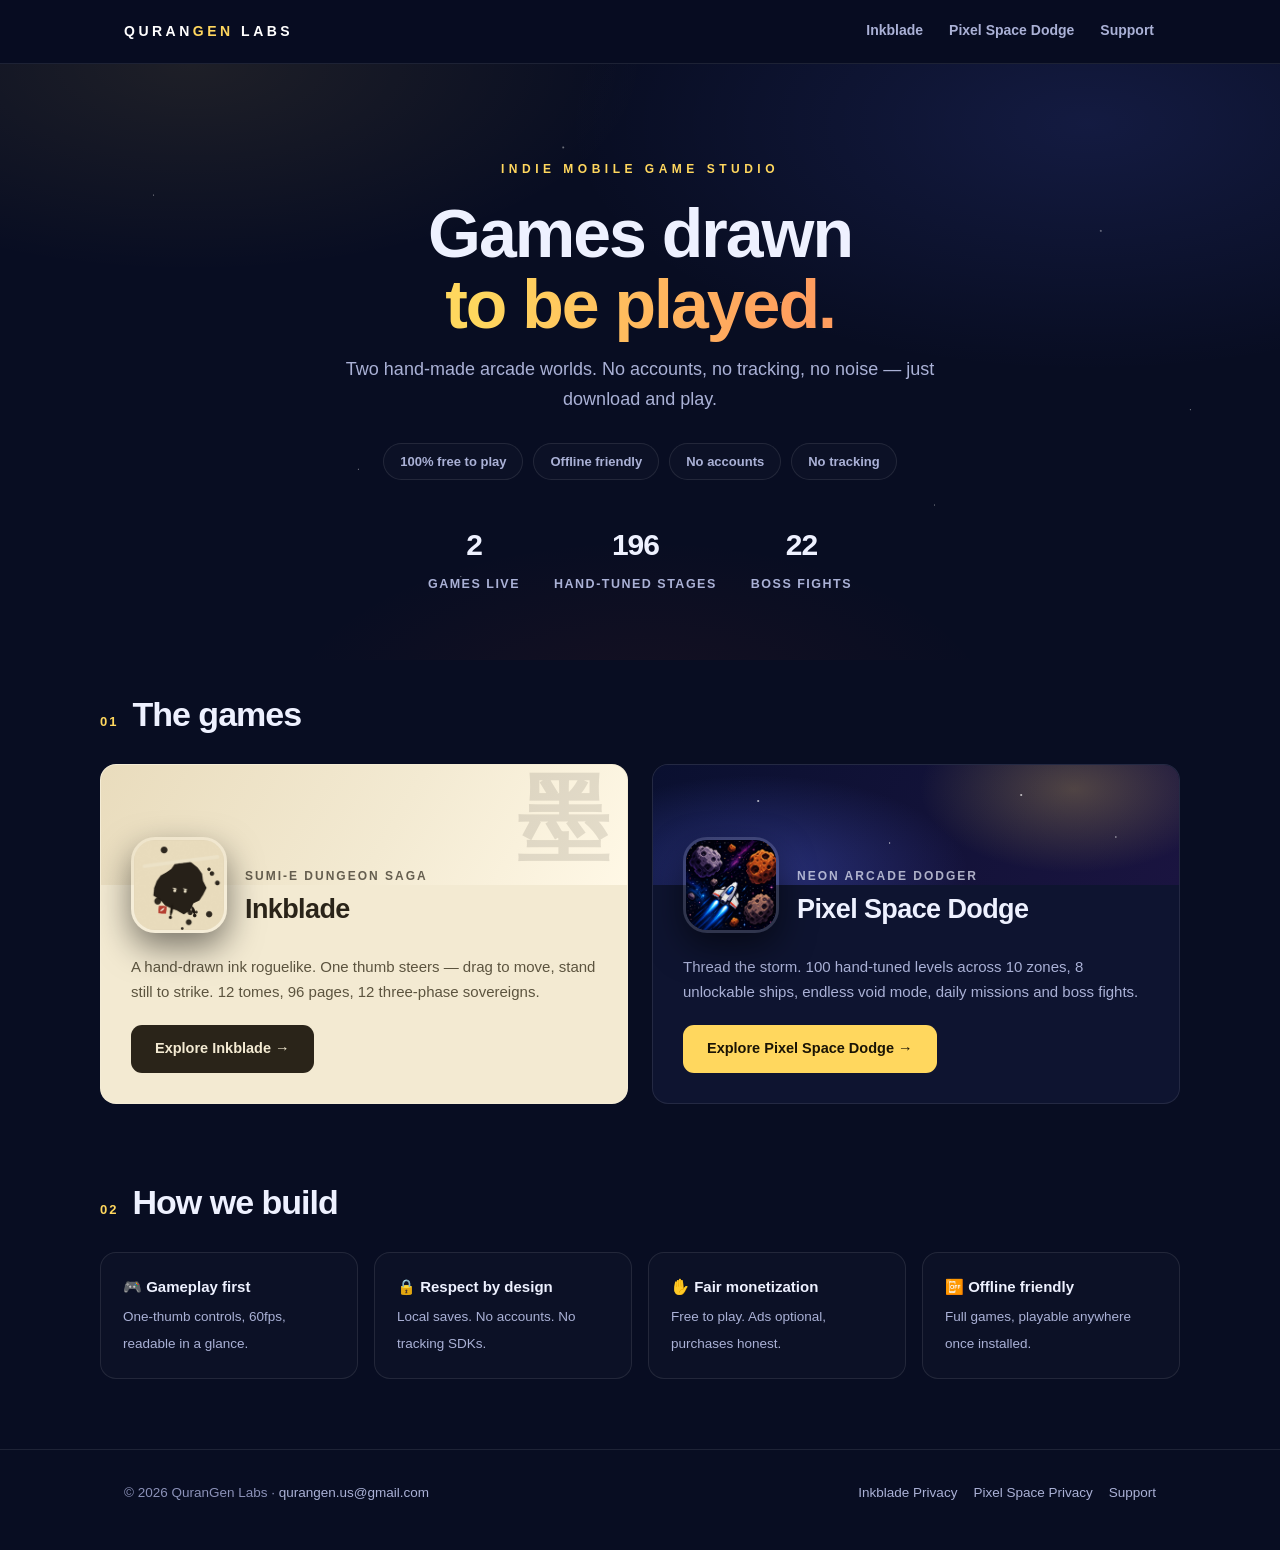
==== index.html @ bc330d31 "Premium v2: real Play links, SEO/JSON-LD, OG card, security headers" ====
<!DOCTYPE html>
<html lang="en">
<head>
<meta charset="UTF-8">
<meta name="viewport" content="width=device-width, initial-scale=1, viewport-fit=cover">
<meta name="description" content="QuranGen Labs — indie mobile game studio. Inkblade: a hand-drawn sumi-e dungeon saga. Pixel Space Dodge: a neon arcade space dodger.">
<link rel="canonical" href="https://qurangen.netlify.app/">
<meta property="og:title" content="QuranGen Labs — Indie Game Studio">
<meta property="og:description" content="Hand-made mobile games. Inkblade + Pixel Space Dodge.">
<meta property="og:type" content="website">
<meta property="og:url" content="https://qurangen.netlify.app/">
<meta property="og:image" content="https://qurangen.netlify.app/assets/og-card.png">
<meta name="twitter:card" content="summary_large_image">
<meta name="twitter:title" content="QuranGen Labs — Indie Game Studio">
<meta name="twitter:description" content="Hand-made mobile games. Inkblade + Pixel Space Dodge.">
<meta name="twitter:image" content="https://qurangen.netlify.app/assets/og-card.png">
<meta name="theme-color" content="#080d22">
<title>QuranGen Labs — Indie Game Studio</title>
<link rel="icon" type="image/png" href="assets/inkblade-icon-192.png">
<link rel="stylesheet" href="style.css">
<script type="application/ld+json">
{"@context":"https://schema.org","@type":"Organization","name":"QuranGen Labs",
 "url":"https://qurangen.netlify.app/","email":"qurangen.us@gmail.com",
 "sameAs":["https://play.google.com/store/apps/details?id=com.inkblade.app",
            "https://play.google.com/store/apps/details?id=com.retrospace.app"]}
</script>
</head>
<body>
<header class="site"><div class="nav">
  <a class="brand" href="index.html">QURAN<span>GEN</span> LABS</a>
  <nav><a href="inkblade.html">Inkblade</a><a href="pixel-space.html">Pixel Space Dodge</a><a href="support.html">Support</a></nav>
</div></header>

<section class="hero">
  <div class="wrap">
    <div class="kicker">Indie mobile game studio</div>
    <h1>Games drawn<br><em>to be played.</em></h1>
    <p class="sub">Two hand-made arcade worlds. No accounts, no tracking, no noise — just download and play.</p>
    <div class="seals">
      <span class="pill">100% free to play</span>
      <span class="pill">Offline friendly</span>
      <span class="pill">No accounts</span>
      <span class="pill">No tracking</span>
    </div>
    <div class="stats">
      <div class="stat"><b>2</b><span>games live</span></div>
      <div class="stat"><b>196</b><span>hand-tuned stages</span></div>
      <div class="stat"><b>22</b><span>boss fights</span></div>
    </div>
  </div>
</section>

<main class="wrap section">
  <div class="sec-head"><span class="sec-num">01</span><h2>The games</h2></div>
  <div class="games">
    <a class="card ink" href="inkblade.html">
      <div class="band"></div>
      <div class="art">
        <img src="assets/inkblade-icon-192.png" alt="Inkblade app icon" width="96" height="96">
        <div><div class="tag">Sumi-e dungeon saga</div><h2>Inkblade</h2></div>
      </div>
      <div class="body">
        <p>A hand-drawn ink roguelike. One thumb steers — drag to move, stand still to strike. 12 tomes, 96 pages, 12 three-phase sovereigns.</p>
        <span class="cta">Explore Inkblade →</span>
      </div>
    </a>
    <a class="card space" href="pixel-space.html">
      <div class="band"></div>
      <div class="art">
        <img src="assets/pixel-space-icon-192.png" alt="Pixel Space Dodge app icon" width="96" height="96">
        <div><div class="tag">Neon arcade dodger</div><h2>Pixel Space Dodge</h2></div>
      </div>
      <div class="body">
        <p>Thread the storm. 100 hand-tuned levels across 10 zones, 8 unlockable ships, endless void mode, daily missions and boss fights.</p>
        <span class="cta">Explore Pixel Space Dodge →</span>
      </div>
    </a>
  </div>
</main>

<section class="wrap section" style="padding-top:0">
  <div class="sec-head"><span class="sec-num">02</span><h2>How we build</h2></div>
  <div class="ethos">
    <div><b>🎮 Gameplay first</b><span>One-thumb controls, 60fps, readable in a glance.</span></div>
    <div><b>🔒 Respect by design</b><span>Local saves. No accounts. No tracking SDKs.</span></div>
    <div><b>✋ Fair monetization</b><span>Free to play. Ads optional, purchases honest.</span></div>
    <div><b>📴 Offline friendly</b><span>Full games, playable anywhere once installed.</span></div>
  </div>
</section>

<footer class="site"><div class="wrap">
  <span>© 2026 QuranGen Labs · <a href="mailto:qurangen.us@gmail.com">qurangen.us@gmail.com</a></span>
  <nav><a href="privacy-inkblade.html">Inkblade Privacy</a><a href="privacy-pixel-space.html">Pixel Space Privacy</a><a href="support.html">Support</a></nav>
</div></footer>
</body>
</html>
---- style.css ----
/* QuranGen Labs — premium studio site v2.
   No frameworks, no webfonts, no tracking. System stacks + pure CSS. */
:root {
  --gold: #ffd75e;
  --gold-deep: #b98a1f;
  --vermillion: #c63f22;
  --ink: #2a2419;
  --paper: #f3ead2;
  --paper-deep: #e9dcbd;
  --space: #080d22;
  --space-2: #0e1430;
  --space-3: #141b3d;
  --line: rgba(255, 255, 255, .09);
  --paper-line: rgba(42, 36, 25, .16);
  --txt: #eef1ff;
  --mut: #aab1d6;
  --radius: 16px;
  --max: 1080px;
  --shadow: 0 24px 60px rgba(0, 0, 0, .45);
}
* { margin: 0; padding: 0; box-sizing: border-box; }
html { scroll-behavior: smooth; }
body {
  font-family: -apple-system, BlinkMacSystemFont, "Segoe UI", Inter, Roboto, "Helvetica Neue", Arial, sans-serif;
  background: var(--space);
  color: var(--txt);
  line-height: 1.65;
  -webkit-font-smoothing: antialiased;
  text-rendering: optimizeLegibility;
}
a { color: var(--gold); }
a:focus-visible, button:focus-visible, summary:focus-visible {
  outline: 2px solid var(--gold); outline-offset: 3px; border-radius: 6px;
}
.wrap { max-width: var(--max); margin: 0 auto; padding: 0 24px; }

/* ——— header ——— */
header.site {
  border-bottom: 1px solid var(--line);
  background: rgba(8, 13, 34, .82);
  position: sticky; top: 0; z-index: 20;
  backdrop-filter: blur(12px); -webkit-backdrop-filter: blur(12px);
}
.nav { display: flex; align-items: center; gap: 26px; padding: 13px 24px; max-width: var(--max); margin: 0 auto; }
.brand { font-weight: 800; letter-spacing: 3.5px; font-size: 14px; color: #fff; text-decoration: none; white-space: nowrap; }
.brand span { color: var(--gold); }
.nav nav { margin-left: auto; display: flex; gap: 22px; }
.nav nav a { color: var(--mut); text-decoration: none; font-size: 14px; font-weight: 600; padding: 6px 2px; border-bottom: 2px solid transparent; }
.nav nav a:hover { color: #fff; }
.nav nav a[aria-current="page"] { color: #fff; border-bottom-color: var(--gold); }
@media (max-width: 560px) { .nav nav { gap: 14px; } .nav nav a { font-size: 13px; } .brand { letter-spacing: 2px; font-size: 12px; } }

/* ——— hero ——— */
.hero {
  text-align: center; padding: 96px 24px 64px; position: relative; overflow: hidden;
  background:
    radial-gradient(700px 320px at 15% 0%, rgba(255, 215, 94, .09), transparent 65%),
    radial-gradient(800px 380px at 85% 10%, rgba(90, 110, 255, .14), transparent 65%),
    radial-gradient(600px 300px at 50% 110%, rgba(198, 63, 34, .08), transparent 60%);
}
.hero::before { /* starfield dots */
  content: ""; position: absolute; inset: 0; pointer-events: none; opacity: .5;
  background-image:
    radial-gradient(1px 1px at 12% 22%, #fff, transparent),
    radial-gradient(1px 1px at 28% 68%, #fff, transparent),
    radial-gradient(1.5px 1.5px at 44% 14%, #fff, transparent),
    radial-gradient(1px 1px at 61% 40%, #fff, transparent),
    radial-gradient(1px 1px at 73% 74%, #fff, transparent),
    radial-gradient(1.5px 1.5px at 86% 28%, #fff, transparent),
    radial-gradient(1px 1px at 93% 58%, #fff, transparent),
    radial-gradient(1px 1px at 36% 86%, #fff, transparent);
}
.kicker { font-size: 12px; letter-spacing: 4.5px; font-weight: 800; color: var(--gold); text-transform: uppercase; }
.hero h1 { font-size: clamp(40px, 6.5vw, 68px); letter-spacing: -2px; line-height: 1.04; margin: 18px 0 16px; font-weight: 800; }
.hero h1 em { font-style: normal; background: linear-gradient(100deg, #ffd75e 10%, #ff9d5e 90%); -webkit-background-clip: text; background-clip: text; color: transparent; }
.hero p.sub { color: var(--mut); font-size: 18px; max-width: 640px; margin: 0 auto; }
.seals { display: flex; gap: 10px; justify-content: center; margin-top: 28px; flex-wrap: wrap; }
.pill { border: 1px solid var(--line); border-radius: 999px; padding: 7px 16px; font-size: 13px; color: var(--mut); font-weight: 600; background: rgba(255,255,255,.02); }
.stats { display: flex; gap: 34px; justify-content: center; margin-top: 40px; flex-wrap: wrap; }
.stat b { display: block; font-size: 30px; letter-spacing: -1px; }
.stat span { font-size: 12.5px; color: var(--mut); letter-spacing: 1.5px; text-transform: uppercase; font-weight: 700; }

/* ——— sections ——— */
.section { padding: 26px 0 70px; }
.sec-head { display: flex; align-items: baseline; gap: 14px; margin-bottom: 22px; }
.sec-num { font-size: 13px; font-weight: 800; color: var(--gold); letter-spacing: 2px; }
.sec-head h2 { font-size: clamp(24px, 3.4vw, 34px); letter-spacing: -1px; }
.sec-head p { margin-left: auto; color: var(--mut); font-size: 14px; }

/* ——— game cards ——— */
.games { display: grid; grid-template-columns: 1fr 1fr; gap: 24px; }
@media (max-width: 780px) { .games { grid-template-columns: 1fr; } }
.card {
  border-radius: var(--radius); overflow: hidden; text-decoration: none; color: inherit;
  border: 1px solid var(--line); display: flex; flex-direction: column;
  transition: transform .25s ease, box-shadow .25s ease;
  background: var(--space-2);
}
.card:hover { transform: translateY(-5px); box-shadow: var(--shadow); }
.card .band { height: 120px; position: relative; overflow: hidden; }
.card.ink .band { background: linear-gradient(120deg, var(--paper-deep), var(--paper) 55%, #fff8e6); }
.card.ink .band::after {
  content: "墨"; position: absolute; right: 18px; top: 50%; transform: translateY(-54%);
  font-size: 92px; color: rgba(42,36,25,.12); font-weight: 900;
}
.card.space .band {
  background:
    radial-gradient(220px 120px at 80% 20%, rgba(255,215,94,.25), transparent 70%),
    radial-gradient(300px 140px at 20% 90%, rgba(90,110,255,.35), transparent 70%),
    linear-gradient(120deg, #0a1030, #1a1440);
}
.card.space .band::after {
  content: ""; position: absolute; inset: 0;
  background-image:
    radial-gradient(1.5px 1.5px at 20% 30%, #fff, transparent),
    radial-gradient(1px 1px at 45% 65%, #fff, transparent),
    radial-gradient(1.5px 1.5px at 70% 25%, #fff, transparent),
    radial-gradient(1px 1px at 88% 60%, #fff, transparent);
}
.card .art { padding: 0 30px; margin-top: -48px; display: flex; gap: 18px; align-items: flex-end; position: relative; }
.card .art img { width: 96px; height: 96px; border-radius: 24px; box-shadow: 0 14px 34px rgba(0,0,0,.5); border: 3px solid rgba(255,255,255,.14); }
.card .art h2 { font-size: 27px; letter-spacing: -.6px; padding-bottom: 2px; }
.card .art .tag { font-size: 12px; font-weight: 800; letter-spacing: 2px; text-transform: uppercase; opacity: .7; }
.card .body { padding: 14px 30px 30px; }
.card .body p { color: var(--mut); font-size: 15px; margin: 8px 0 20px; }
.card.ink { background: var(--paper); color: var(--ink); }
.card.ink .body p { color: #5c543f; }
.card.ink .cta { background: var(--ink); color: var(--paper); }
.cta {
  display: inline-block; border-radius: 11px; padding: 12px 24px;
  background: var(--gold); color: #1a1405; font-weight: 800; font-size: 14.5px; text-decoration: none;
  transition: transform .15s ease, box-shadow .15s ease;
}
.cta:hover { transform: translateY(-1px); box-shadow: 0 8px 22px rgba(255, 215, 94, .25); }

/* ——— ethos strip ——— */
.ethos { display: grid; grid-template-columns: repeat(auto-fit, minmax(210px, 1fr)); gap: 16px; }
.ethos div { border: 1px solid var(--line); border-radius: var(--radius); padding: 22px; background: rgba(255,255,255,.02); }
.ethos b { display: block; font-size: 15px; margin-bottom: 4px; }
.ethos span { font-size: 13.5px; color: var(--mut); }

/* ——— content pages ——— */
.page { padding: 60px 0 74px; }
.page h1 { font-size: clamp(34px, 5vw, 52px); letter-spacing: -1.2px; margin: 14px 0 10px; }
.page .lede { color: var(--mut); font-size: 18px; max-width: 700px; }
.page.paper { background: var(--paper); color: var(--ink); }
.page.paper .lede, .page.paper .feat p { color: #5c543f; }
.page.paper .kicker { color: var(--vermillion); }
.page-head { display: flex; gap: 22px; align-items: center; margin: 26px 0 6px; flex-wrap: wrap; }
.page-head img.icon { width: 110px; height: 110px; border-radius: 26px; box-shadow: 0 16px 40px rgba(0,0,0,.35); }
.meta-facts { display: flex; gap: 10px; flex-wrap: wrap; margin-top: 18px; }
.meta-facts span { font-size: 13px; font-weight: 700; border: 1px solid var(--line); border-radius: 999px; padding: 6px 14px; color: var(--mut); }
.page.paper .meta-facts span { border-color: var(--paper-line); color: #5c543f; }
.feat-grid { display: grid; grid-template-columns: repeat(auto-fit, minmax(250px, 1fr)); gap: 16px; margin: 36px 0; }
.feat { border: 1px solid var(--line); border-radius: var(--radius); padding: 22px; background: rgba(255,255,255,.02); transition: transform .2s ease; }
.feat:hover { transform: translateY(-3px); }
.page.paper .feat { border-color: var(--paper-line); background: rgba(255,255,255,.45); }
.feat h3 { font-size: 16px; margin-bottom: 6px; }
.feat p { font-size: 14px; color: var(--mut); }
.shots { display: grid; grid-template-columns: repeat(auto-fit, minmax(200px, 1fr)); gap: 14px; margin: 10px 0 34px; }
.shots figure { border: 1px solid var(--line); border-radius: 12px; overflow: hidden; background: #000; margin: 0; }
.page.paper .shots figure { border-color: var(--paper-line); }
.shots img { width: 100%; display: block; }
.shots figcaption { font-size: 12.5px; padding: 9px 12px; color: var(--mut); background: rgba(255,255,255,.02); }
.page.paper .shots figcaption { color: #5c543f; background: rgba(255,255,255,.55); }
.shot-placeholder {
  aspect-ratio: 16/9; display: flex; flex-direction: column; gap: 6px; align-items: center; justify-content: center;
  background:
    radial-gradient(240px 120px at 50% 120%, rgba(198,63,34,.12), transparent 70%),
    repeating-linear-gradient(45deg, rgba(42,36,25,.05) 0 12px, transparent 12px 24px);
  color: #8a846e; font-size: 13px; font-weight: 700; text-align: center; padding: 20px;
}
.shot-placeholder small { font-weight: 600; font-size: 11.5px; opacity: .75; }
.store-row { display: flex; gap: 16px; align-items: center; margin-top: 28px; flex-wrap: wrap; }
.store-badge {
  display: inline-flex; align-items: center; gap: 12px; text-decoration: none;
  border-radius: 14px; padding: 10px 20px 10px 14px; color: #fff;
  background: #000; border: 1px solid rgba(255,255,255,.22);
  transition: transform .15s ease, box-shadow .15s ease;
}
.store-badge:hover { transform: translateY(-2px); box-shadow: 0 12px 30px rgba(0,0,0,.5); }
.store-badge svg { flex: none; }
.store-badge .t1 { display: block; font-size: 10.5px; letter-spacing: 1.5px; font-weight: 600; color: #cfd4ee; }
.store-badge .t2 { display: block; font-size: 19px; font-weight: 700; letter-spacing: -.3px; }
.store-note { font-size: 14px; color: var(--mut); }
.page.paper .store-note { color: #5c543f; }

/* ——— support ——— */
.faq { margin: 28px 0; display: grid; gap: 12px; }
.faq details { border: 1px solid var(--line); border-radius: 12px; padding: 15px 20px; background: rgba(255,255,255,.02); }
.faq summary { font-weight: 700; cursor: pointer; font-size: 15.5px; }
.faq p { color: var(--mut); font-size: 15px; margin-top: 8px; }

/* ——— footer ——— */
footer.site { border-top: 1px solid var(--line); padding: 32px 0 46px; color: #8b91b8; font-size: 13.5px; }
footer.site .wrap { display: flex; gap: 18px; flex-wrap: wrap; align-items: center; }
footer.site nav { margin-left: auto; display: flex; gap: 16px; flex-wrap: wrap; }
footer.site a { color: #aab1d6; text-decoration: none; }
footer.site a:hover { color: #fff; }
@media (prefers-reduced-motion: reduce) { *, *::before, *::after { animation: none !important; transition: none !important; } html { scroll-behavior: auto; } }
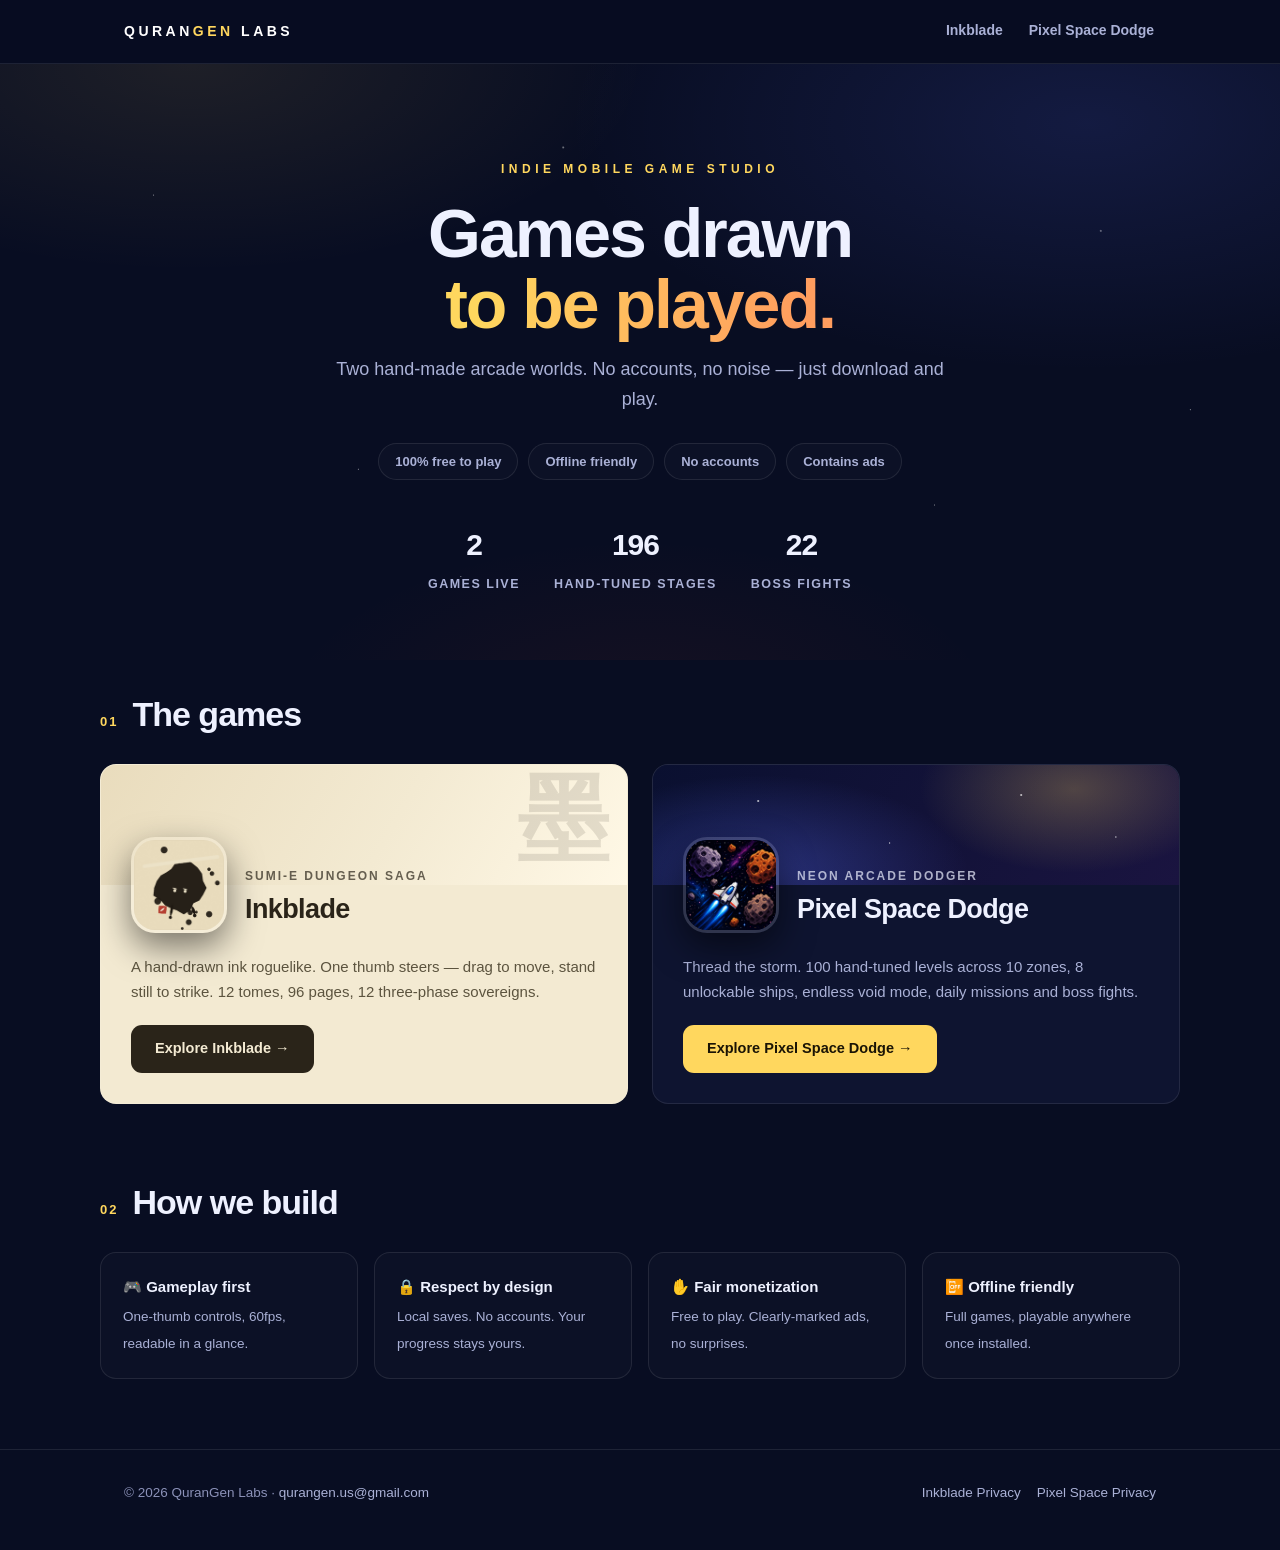
==== commit 6807d3db: "Honest copy (ads disclosed), no support page, unified dark theme, deduped gallery" ====
--- a/index.html
+++ b/index.html
@@ -28,19 +28,19 @@
 <body>
 <header class="site"><div class="nav">
   <a class="brand" href="index.html">QURAN<span>GEN</span> LABS</a>
-  <nav><a href="inkblade.html">Inkblade</a><a href="pixel-space.html">Pixel Space Dodge</a><a href="support.html">Support</a></nav>
+  <nav><a href="inkblade.html">Inkblade</a><a href="pixel-space.html">Pixel Space Dodge</a></nav>
 </div></header>
 
 <section class="hero">
   <div class="wrap">
     <div class="kicker">Indie mobile game studio</div>
     <h1>Games drawn<br><em>to be played.</em></h1>
-    <p class="sub">Two hand-made arcade worlds. No accounts, no tracking, no noise — just download and play.</p>
+    <p class="sub">Two hand-made arcade worlds. No accounts, no noise — just download and play.</p>
     <div class="seals">
       <span class="pill">100% free to play</span>
       <span class="pill">Offline friendly</span>
       <span class="pill">No accounts</span>
-      <span class="pill">No tracking</span>
+      <span class="pill">Contains ads</span>
     </div>
     <div class="stats">
       <div class="stat"><b>2</b><span>games live</span></div>
@@ -82,15 +82,15 @@
   <div class="sec-head"><span class="sec-num">02</span><h2>How we build</h2></div>
   <div class="ethos">
     <div><b>🎮 Gameplay first</b><span>One-thumb controls, 60fps, readable in a glance.</span></div>
-    <div><b>🔒 Respect by design</b><span>Local saves. No accounts. No tracking SDKs.</span></div>
-    <div><b>✋ Fair monetization</b><span>Free to play. Ads optional, purchases honest.</span></div>
+    <div><b>🔒 Respect by design</b><span>Local saves. No accounts. Your progress stays yours.</span></div>
+    <div><b>✋ Fair monetization</b><span>Free to play. Clearly-marked ads, no surprises.</span></div>
     <div><b>📴 Offline friendly</b><span>Full games, playable anywhere once installed.</span></div>
   </div>
 </section>
 
 <footer class="site"><div class="wrap">
   <span>© 2026 QuranGen Labs · <a href="mailto:qurangen.us@gmail.com">qurangen.us@gmail.com</a></span>
-  <nav><a href="privacy-inkblade.html">Inkblade Privacy</a><a href="privacy-pixel-space.html">Pixel Space Privacy</a><a href="support.html">Support</a></nav>
+  <nav><a href="privacy-inkblade.html">Inkblade Privacy</a><a href="privacy-pixel-space.html">Pixel Space Privacy</a></nav>
 </div></footer>
 </body>
 </html>
--- a/style.css
+++ b/style.css
@@ -143,32 +143,26 @@
 .page { padding: 60px 0 74px; }
 .page h1 { font-size: clamp(34px, 5vw, 52px); letter-spacing: -1.2px; margin: 14px 0 10px; }
 .page .lede { color: var(--mut); font-size: 18px; max-width: 700px; }
-.page.paper { background: var(--paper); color: var(--ink); }
-.page.paper .lede, .page.paper .feat p { color: #5c543f; }
-.page.paper .kicker { color: var(--vermillion); }
 .page-head { display: flex; gap: 22px; align-items: center; margin: 26px 0 6px; flex-wrap: wrap; }
 .page-head img.icon { width: 110px; height: 110px; border-radius: 26px; box-shadow: 0 16px 40px rgba(0,0,0,.35); }
 .meta-facts { display: flex; gap: 10px; flex-wrap: wrap; margin-top: 18px; }
 .meta-facts span { font-size: 13px; font-weight: 700; border: 1px solid var(--line); border-radius: 999px; padding: 6px 14px; color: var(--mut); }
-.page.paper .meta-facts span { border-color: var(--paper-line); color: #5c543f; }
 .feat-grid { display: grid; grid-template-columns: repeat(auto-fit, minmax(250px, 1fr)); gap: 16px; margin: 36px 0; }
 .feat { border: 1px solid var(--line); border-radius: var(--radius); padding: 22px; background: rgba(255,255,255,.02); transition: transform .2s ease; }
 .feat:hover { transform: translateY(-3px); }
-.page.paper .feat { border-color: var(--paper-line); background: rgba(255,255,255,.45); }
 .feat h3 { font-size: 16px; margin-bottom: 6px; }
 .feat p { font-size: 14px; color: var(--mut); }
 .shots { display: grid; grid-template-columns: repeat(auto-fit, minmax(200px, 1fr)); gap: 14px; margin: 10px 0 34px; }
 .shots figure { border: 1px solid var(--line); border-radius: 12px; overflow: hidden; background: #000; margin: 0; }
-.page.paper .shots figure { border-color: var(--paper-line); }
 .shots img { width: 100%; display: block; }
 .shots figcaption { font-size: 12.5px; padding: 9px 12px; color: var(--mut); background: rgba(255,255,255,.02); }
-.page.paper .shots figcaption { color: #5c543f; background: rgba(255,255,255,.55); }
 .shot-placeholder {
   aspect-ratio: 16/9; display: flex; flex-direction: column; gap: 6px; align-items: center; justify-content: center;
-  background:
-    radial-gradient(240px 120px at 50% 120%, rgba(198,63,34,.12), transparent 70%),
-    repeating-linear-gradient(45deg, rgba(42,36,25,.05) 0 12px, transparent 12px 24px);
-  color: #8a846e; font-size: 13px; font-weight: 700; text-align: center; padding: 20px;
+  background-color: #ece0bf;
+  background-image:
+    radial-gradient(240px 120px at 50% 125%, rgba(198,63,34,.16), transparent 70%),
+    repeating-linear-gradient(45deg, rgba(42,36,25,.07) 0 12px, transparent 12px 24px);
+  color: #6f6957; font-size: 13px; font-weight: 700; text-align: center; padding: 20px;
 }
 .shot-placeholder small { font-weight: 600; font-size: 11.5px; opacity: .75; }
 .store-row { display: flex; gap: 16px; align-items: center; margin-top: 28px; flex-wrap: wrap; }
@@ -185,12 +179,6 @@
 .store-note { font-size: 14px; color: var(--mut); }
 .page.paper .store-note { color: #5c543f; }
 
-/* ——— support ——— */
-.faq { margin: 28px 0; display: grid; gap: 12px; }
-.faq details { border: 1px solid var(--line); border-radius: 12px; padding: 15px 20px; background: rgba(255,255,255,.02); }
-.faq summary { font-weight: 700; cursor: pointer; font-size: 15.5px; }
-.faq p { color: var(--mut); font-size: 15px; margin-top: 8px; }
-
 /* ——— footer ——— */
 footer.site { border-top: 1px solid var(--line); padding: 32px 0 46px; color: #8b91b8; font-size: 13.5px; }
 footer.site .wrap { display: flex; gap: 18px; flex-wrap: wrap; align-items: center; }
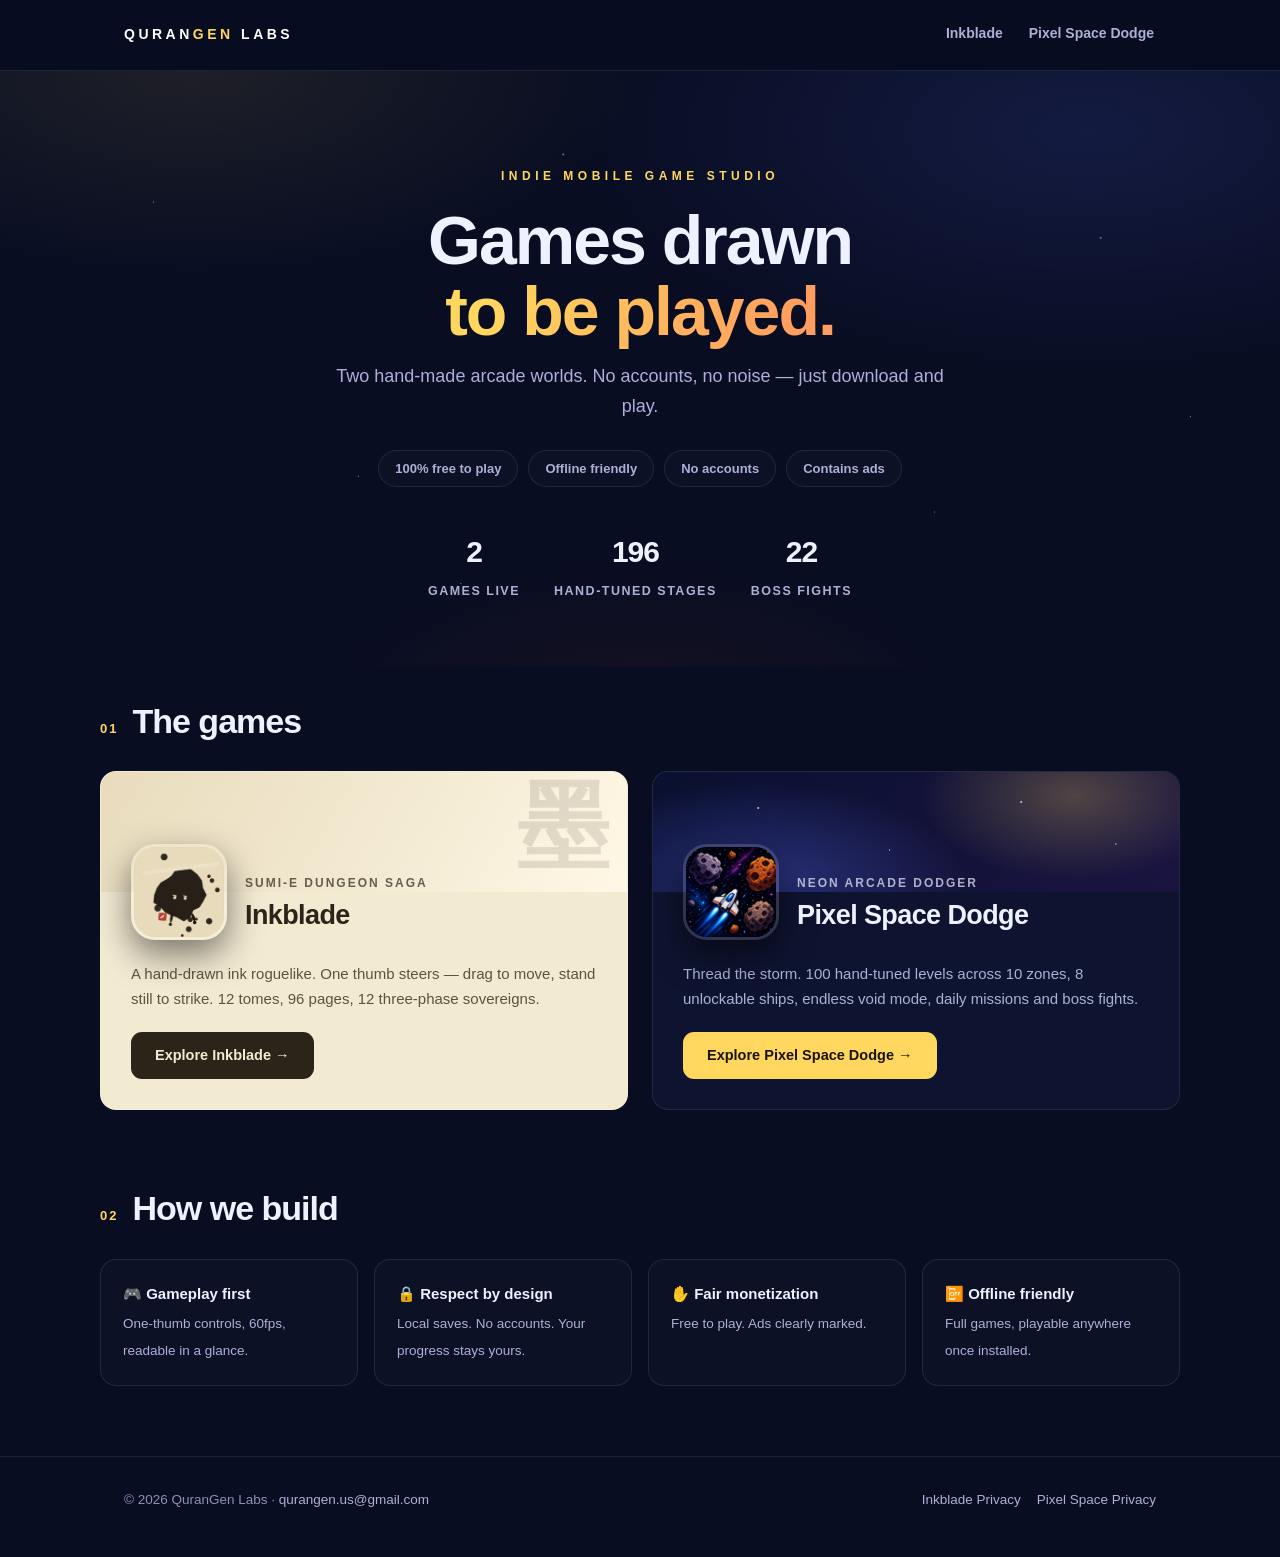
==== commit 7a91bf0d: "Brand favicon, honesty pass, mobile responsive, CSS v5" ====
--- a/index.html
+++ b/index.html
@@ -16,8 +16,10 @@
 <meta name="twitter:image" content="https://qurangen.netlify.app/assets/og-card.png">
 <meta name="theme-color" content="#080d22">
 <title>QuranGen Labs — Indie Game Studio</title>
-<link rel="icon" type="image/png" href="assets/inkblade-icon-192.png">
-<link rel="stylesheet" href="style.css">
+<link rel="icon" type="image/png" sizes="32x32" href="assets/favicon-32.png">
+<link rel="icon" type="image/png" sizes="192x192" href="assets/favicon-192.png">
+<link rel="apple-touch-icon" href="assets/apple-touch-icon.png">
+<link rel="stylesheet" href="style.css?v=5">
 <script type="application/ld+json">
 {"@context":"https://schema.org","@type":"Organization","name":"QuranGen Labs",
  "url":"https://qurangen.netlify.app/","email":"qurangen.us@gmail.com",
@@ -83,7 +85,7 @@
   <div class="ethos">
     <div><b>🎮 Gameplay first</b><span>One-thumb controls, 60fps, readable in a glance.</span></div>
     <div><b>🔒 Respect by design</b><span>Local saves. No accounts. Your progress stays yours.</span></div>
-    <div><b>✋ Fair monetization</b><span>Free to play. Clearly-marked ads, no surprises.</span></div>
+    <div><b>✋ Fair monetization</b><span>Free to play. Ads clearly marked.</span></div>
     <div><b>📴 Offline friendly</b><span>Full games, playable anywhere once installed.</span></div>
   </div>
 </section>
--- a/style.css
+++ b/style.css
@@ -156,15 +156,6 @@
 .shots figure { border: 1px solid var(--line); border-radius: 12px; overflow: hidden; background: #000; margin: 0; }
 .shots img { width: 100%; display: block; }
 .shots figcaption { font-size: 12.5px; padding: 9px 12px; color: var(--mut); background: rgba(255,255,255,.02); }
-.shot-placeholder {
-  aspect-ratio: 16/9; display: flex; flex-direction: column; gap: 6px; align-items: center; justify-content: center;
-  background-color: #ece0bf;
-  background-image:
-    radial-gradient(240px 120px at 50% 125%, rgba(198,63,34,.16), transparent 70%),
-    repeating-linear-gradient(45deg, rgba(42,36,25,.07) 0 12px, transparent 12px 24px);
-  color: #6f6957; font-size: 13px; font-weight: 700; text-align: center; padding: 20px;
-}
-.shot-placeholder small { font-weight: 600; font-size: 11.5px; opacity: .75; }
 .store-row { display: flex; gap: 16px; align-items: center; margin-top: 28px; flex-wrap: wrap; }
 .store-badge {
   display: inline-flex; align-items: center; gap: 12px; text-decoration: none;
@@ -185,4 +176,32 @@
 footer.site nav { margin-left: auto; display: flex; gap: 16px; flex-wrap: wrap; }
 footer.site a { color: #aab1d6; text-decoration: none; }
 footer.site a:hover { color: #fff; }
+
+/* ——— mobile ——— */
+html { -webkit-text-size-adjust: 100%; }
+body { overflow-x: hidden; }
+img { max-width: 100%; }
+.nav nav a, .cta, .store-badge, .faq summary { min-height: 44px; }
+.nav nav a { display: inline-flex; align-items: center; }
+@media (max-width: 640px) {
+  .hero { padding: 64px 20px 46px; }
+  .hero p.sub { font-size: 16px; }
+  .stats { gap: 22px; }
+  .stat b { font-size: 24px; }
+  .page { padding: 40px 0 54px; }
+  .page .lede { font-size: 16px; }
+  .page-head { gap: 14px; }
+  .page-head img.icon { width: 84px; height: 84px; border-radius: 20px; }
+  .meta-facts span { font-size: 12px; }
+  .feat-grid { grid-template-columns: 1fr; }
+  .card .art { padding: 0 20px; }
+  .card .art img { width: 76px; height: 76px; }
+  .card .art h2 { font-size: 22px; }
+  .card .body { padding: 12px 20px 24px; }
+  .store-badge { width: 100%; justify-content: center; }
+  .sec-head { flex-wrap: wrap; gap: 8px; }
+  .sec-head p { margin-left: 0; width: 100%; }
+  footer.site .wrap { flex-direction: column; align-items: flex-start; gap: 12px; }
+  footer.site nav { margin-left: 0; }
+}
 @media (prefers-reduced-motion: reduce) { *, *::before, *::after { animation: none !important; transition: none !important; } html { scroll-behavior: auto; } }
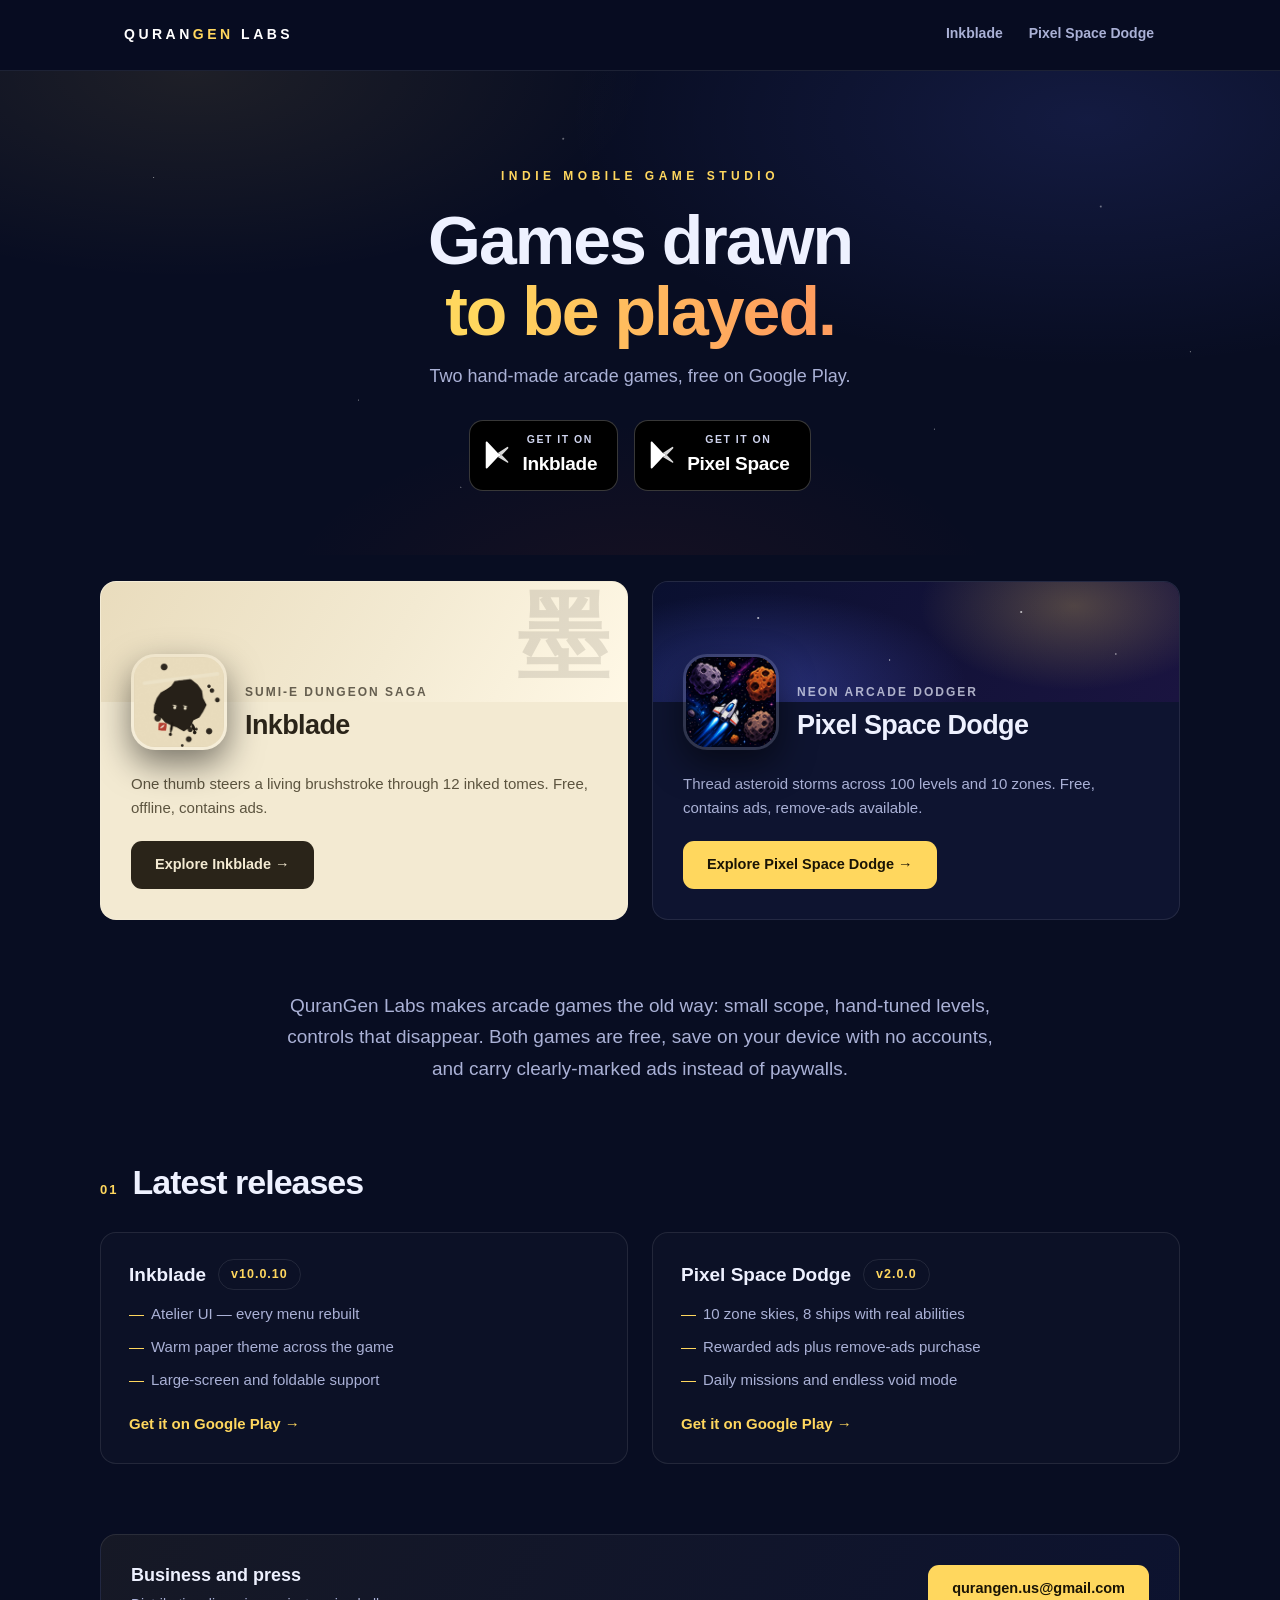
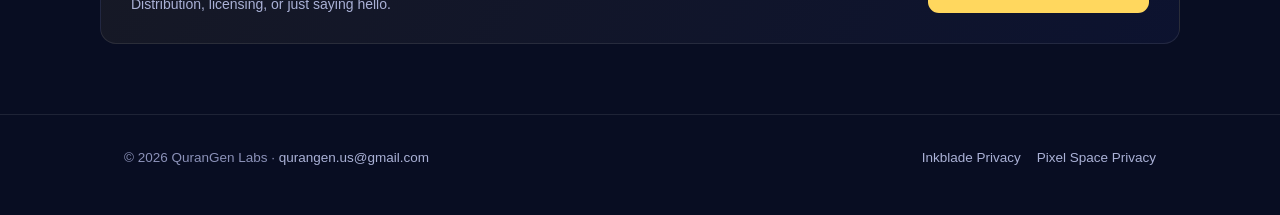
==== commit 30f8ed1b: "Studio homepage rebuild, transparent favicons, CSS v6" ====
--- a/index.html
+++ b/index.html
@@ -16,10 +16,10 @@
 <meta name="twitter:image" content="https://qurangen.netlify.app/assets/og-card.png">
 <meta name="theme-color" content="#080d22">
 <title>QuranGen Labs — Indie Game Studio</title>
-<link rel="icon" type="image/png" sizes="32x32" href="assets/favicon-32.png">
-<link rel="icon" type="image/png" sizes="192x192" href="assets/favicon-192.png">
-<link rel="apple-touch-icon" href="assets/apple-touch-icon.png">
-<link rel="stylesheet" href="style.css?v=5">
+<link rel="icon" type="image/png" sizes="32x32" href="assets/favicon-32.png?v=2">
+<link rel="icon" type="image/png" sizes="192x192" href="assets/favicon-192.png?v=2">
+<link rel="apple-touch-icon" href="assets/apple-touch-icon.png?v=2">
+<link rel="stylesheet" href="style.css?v=6">
 <script type="application/ld+json">
 {"@context":"https://schema.org","@type":"Organization","name":"QuranGen Labs",
  "url":"https://qurangen.netlify.app/","email":"qurangen.us@gmail.com",
@@ -37,23 +37,21 @@
   <div class="wrap">
     <div class="kicker">Indie mobile game studio</div>
     <h1>Games drawn<br><em>to be played.</em></h1>
-    <p class="sub">Two hand-made arcade worlds. No accounts, no noise — just download and play.</p>
-    <div class="seals">
-      <span class="pill">100% free to play</span>
-      <span class="pill">Offline friendly</span>
-      <span class="pill">No accounts</span>
-      <span class="pill">Contains ads</span>
-    </div>
-    <div class="stats">
-      <div class="stat"><b>2</b><span>games live</span></div>
-      <div class="stat"><b>196</b><span>hand-tuned stages</span></div>
-      <div class="stat"><b>22</b><span>boss fights</span></div>
+    <p class="sub">Two hand-made arcade games, free on Google Play.</p>
+    <div class="store-row" style="justify-content:center">
+      <a class="store-badge" href="https://play.google.com/store/apps/details?id=com.inkblade.app">
+        <svg width="26" height="30" viewBox="0 0 30 34" aria-hidden="true"><path d="M2 2.6v28.8c0 .9 1 1.5 1.8 1L16 19.4l4.6-2.4L16 14.6 3.8 1.6C3 1.1 2 1.7 2 2.6z" fill="#fff"/><path d="M16 14.6l4.6 2.4 7.2-7.4c.7-.7.3-1.9-.7-2L16 14.6zM16 19.4l11.1 6.4c1 .5 1.4-.6.7-1.3l-7.2-7.5-4.6 2.4z" fill="#fff" opacity=".85"/></svg>
+        <span><span class="t1">GET IT ON</span><span class="t2">Inkblade</span></span>
+      </a>
+      <a class="store-badge" href="https://play.google.com/store/apps/details?id=com.retrospace.app">
+        <svg width="26" height="30" viewBox="0 0 30 34" aria-hidden="true"><path d="M2 2.6v28.8c0 .9 1 1.5 1.8 1L16 19.4l4.6-2.4L16 14.6 3.8 1.6C3 1.1 2 1.7 2 2.6z" fill="#fff"/><path d="M16 14.6l4.6 2.4 7.2-7.4c.7-.7.3-1.9-.7-2L16 14.6zM16 19.4l11.1 6.4c1 .5 1.4-.6.7-1.3l-7.2-7.5-4.6 2.4z" fill="#fff" opacity=".85"/></svg>
+        <span><span class="t1">GET IT ON</span><span class="t2">Pixel Space</span></span>
+      </a>
     </div>
   </div>
 </section>
 
 <main class="wrap section">
-  <div class="sec-head"><span class="sec-num">01</span><h2>The games</h2></div>
   <div class="games">
     <a class="card ink" href="inkblade.html">
       <div class="band"></div>
@@ -62,7 +60,7 @@
         <div><div class="tag">Sumi-e dungeon saga</div><h2>Inkblade</h2></div>
       </div>
       <div class="body">
-        <p>A hand-drawn ink roguelike. One thumb steers — drag to move, stand still to strike. 12 tomes, 96 pages, 12 three-phase sovereigns.</p>
+        <p>One thumb steers a living brushstroke through 12 inked tomes. Free, offline, contains ads.</p>
         <span class="cta">Explore Inkblade →</span>
       </div>
     </a>
@@ -73,7 +71,7 @@
         <div><div class="tag">Neon arcade dodger</div><h2>Pixel Space Dodge</h2></div>
       </div>
       <div class="body">
-        <p>Thread the storm. 100 hand-tuned levels across 10 zones, 8 unlockable ships, endless void mode, daily missions and boss fights.</p>
+        <p>Thread asteroid storms across 100 levels and 10 zones. Free, contains ads, remove-ads available.</p>
         <span class="cta">Explore Pixel Space Dodge →</span>
       </div>
     </a>
@@ -81,12 +79,39 @@
 </main>
 
 <section class="wrap section" style="padding-top:0">
-  <div class="sec-head"><span class="sec-num">02</span><h2>How we build</h2></div>
-  <div class="ethos">
-    <div><b>🎮 Gameplay first</b><span>One-thumb controls, 60fps, readable in a glance.</span></div>
-    <div><b>🔒 Respect by design</b><span>Local saves. No accounts. Your progress stays yours.</span></div>
-    <div><b>✋ Fair monetization</b><span>Free to play. Ads clearly marked.</span></div>
-    <div><b>📴 Offline friendly</b><span>Full games, playable anywhere once installed.</span></div>
+  <div class="statement">
+    <p>QuranGen Labs makes arcade games the old way: small scope, hand-tuned levels, controls that disappear. Both games are free, save on your device with no accounts, and carry clearly-marked ads instead of paywalls.</p>
+  </div>
+</section>
+
+<section class="wrap section" style="padding-top:0">
+  <div class="sec-head"><span class="sec-num">01</span><h2>Latest releases</h2></div>
+  <div class="rel-grid">
+    <div class="rel">
+      <div class="rel-top"><b>Inkblade</b><span class="ver">v10.0.10</span></div>
+      <ul>
+        <li>Atelier UI — every menu rebuilt</li>
+        <li>Warm paper theme across the game</li>
+        <li>Large-screen and foldable support</li>
+      </ul>
+      <a href="https://play.google.com/store/apps/details?id=com.inkblade.app">Get it on Google Play →</a>
+    </div>
+    <div class="rel">
+      <div class="rel-top"><b>Pixel Space Dodge</b><span class="ver">v2.0.0</span></div>
+      <ul>
+        <li>10 zone skies, 8 ships with real abilities</li>
+        <li>Rewarded ads plus remove-ads purchase</li>
+        <li>Daily missions and endless void mode</li>
+      </ul>
+      <a href="https://play.google.com/store/apps/details?id=com.retrospace.app">Get it on Google Play →</a>
+    </div>
+  </div>
+</section>
+
+<section class="wrap section" style="padding-top:0">
+  <div class="contact-strip">
+    <div><b>Business and press</b><span>Distribution, licensing, or just saying hello.</span></div>
+    <a class="cta" href="mailto:qurangen.us@gmail.com">qurangen.us@gmail.com</a>
   </div>
 </section>
 
--- a/style.css
+++ b/style.css
@@ -176,6 +176,23 @@
 footer.site nav { margin-left: auto; display: flex; gap: 16px; flex-wrap: wrap; }
 footer.site a { color: #aab1d6; text-decoration: none; }
 footer.site a:hover { color: #fff; }
+
+/* ——— statement / releases / contact ——— */
+.statement { max-width: 720px; margin: 0 auto; text-align: center; }
+.statement p { font-size: 19px; color: var(--mut); }
+.rel-grid { display: grid; grid-template-columns: 1fr 1fr; gap: 24px; }
+@media (max-width: 780px) { .rel-grid { grid-template-columns: 1fr; } }
+.rel { border: 1px solid var(--line); border-radius: var(--radius); padding: 26px 28px; background: rgba(255,255,255,.02); }
+.rel-top { display: flex; align-items: center; gap: 12px; margin-bottom: 12px; }
+.rel-top b { font-size: 19px; }
+.ver { font-size: 12.5px; font-weight: 800; letter-spacing: 1px; color: var(--gold); border: 1px solid var(--line); border-radius: 999px; padding: 4px 12px; }
+.rel ul { list-style: none; display: grid; gap: 8px; margin-bottom: 18px; }
+.rel li { font-size: 15px; color: var(--mut); padding-left: 22px; position: relative; }
+.rel li::before { content: "—"; position: absolute; left: 0; color: var(--gold); }
+.rel a { font-weight: 700; font-size: 15px; text-decoration: none; }
+.contact-strip { display: flex; align-items: center; gap: 20px; justify-content: space-between; flex-wrap: wrap; border: 1px solid var(--line); border-radius: var(--radius); padding: 26px 30px; background: linear-gradient(120deg, rgba(255,215,94,.06), rgba(90,110,255,.06)); }
+.contact-strip b { display: block; font-size: 18px; }
+.contact-strip span { font-size: 14px; color: var(--mut); }
 
 /* ——— mobile ——— */
 html { -webkit-text-size-adjust: 100%; }
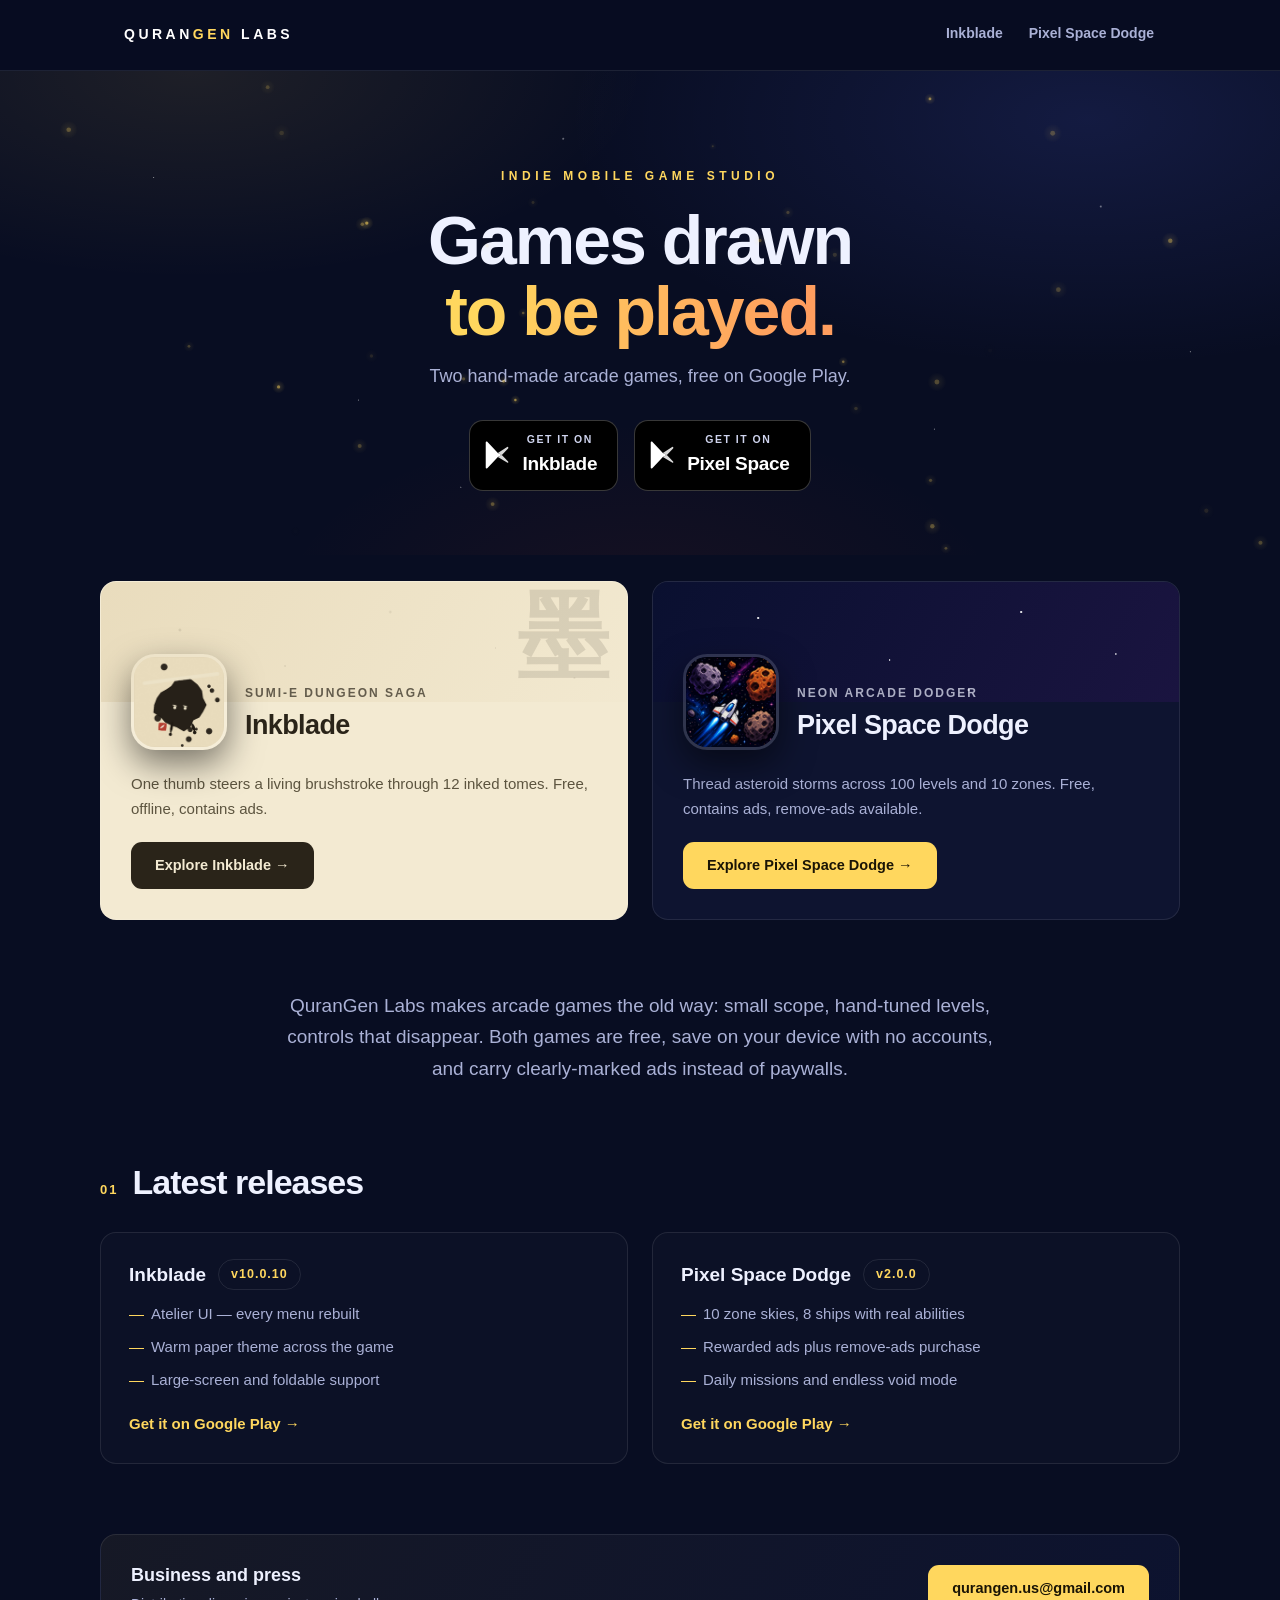
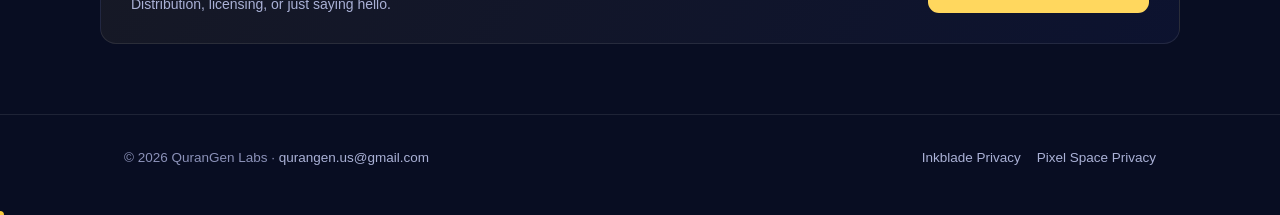
==== commit b0af434d: "Add premium motion animations: canvas particles, scroll reveals, hover physics" ====
--- a/index.html
+++ b/index.html
@@ -27,7 +27,8 @@
             "https://play.google.com/store/apps/details?id=com.retrospace.app"]}
 </script>
 </head>
-<body>
+<body data-theme="studio">
+<div class="scroll-progress"></div>
 <header class="site"><div class="nav">
   <a class="brand" href="index.html">QURAN<span>GEN</span> LABS</a>
   <nav><a href="inkblade.html">Inkblade</a><a href="pixel-space.html">Pixel Space Dodge</a></nav>
@@ -52,7 +53,7 @@
 </section>
 
 <main class="wrap section">
-  <div class="games">
+  <div class="games reveal">
     <a class="card ink" href="inkblade.html">
       <div class="band"></div>
       <div class="art">
@@ -79,13 +80,13 @@
 </main>
 
 <section class="wrap section" style="padding-top:0">
-  <div class="statement">
+  <div class="statement reveal">
     <p>QuranGen Labs makes arcade games the old way: small scope, hand-tuned levels, controls that disappear. Both games are free, save on your device with no accounts, and carry clearly-marked ads instead of paywalls.</p>
   </div>
 </section>
 
 <section class="wrap section" style="padding-top:0">
-  <div class="sec-head"><span class="sec-num">01</span><h2>Latest releases</h2></div>
+  <div class="sec-head reveal"><span class="sec-num">01</span><h2>Latest releases</h2></div>
   <div class="rel-grid">
     <div class="rel">
       <div class="rel-top"><b>Inkblade</b><span class="ver">v10.0.10</span></div>
@@ -109,7 +110,7 @@
 </section>
 
 <section class="wrap section" style="padding-top:0">
-  <div class="contact-strip">
+  <div class="contact-strip reveal">
     <div><b>Business and press</b><span>Distribution, licensing, or just saying hello.</span></div>
     <a class="cta" href="mailto:qurangen.us@gmail.com">qurangen.us@gmail.com</a>
   </div>
@@ -119,5 +120,6 @@
   <span>© 2026 QuranGen Labs · <a href="mailto:qurangen.us@gmail.com">qurangen.us@gmail.com</a></span>
   <nav><a href="privacy-inkblade.html">Inkblade Privacy</a><a href="privacy-pixel-space.html">Pixel Space Privacy</a></nav>
 </div></footer>
+<script src="animations.js"></script>
 </body>
 </html>
--- a/style.css
+++ b/style.css
@@ -222,3 +222,112 @@
   footer.site nav { margin-left: 0; }
 }
 @media (prefers-reduced-motion: reduce) { *, *::before, *::after { animation: none !important; transition: none !important; } html { scroll-behavior: auto; } }
+
+/* ——— scroll progress ——— */
+.scroll-progress {
+  position: fixed; top: 0; left: 0; right: 0; height: 2px; z-index: 100;
+  background: var(--gold); transform-origin: left; transform: scaleX(0);
+}
+
+/* ——— reveal on scroll ——— */
+.reveal {
+  opacity: 0; transform: translateY(30px);
+  transition: opacity .7s cubic-bezier(0.16,1,0.3,1), transform .7s cubic-bezier(0.16,1,0.3,1);
+}
+.reveal.visible { opacity: 1; transform: translateY(0); }
+.reveal[data-delay="1"] { transition-delay: .1s; }
+.reveal[data-delay="2"] { transition-delay: .2s; }
+.reveal[data-delay="3"] { transition-delay: .3s; }
+.reveal[data-delay="4"] { transition-delay: .4s; }
+.reveal[data-delay="5"] { transition-delay: .5s; }
+
+/* ——— card tilt ——— */
+.card {
+  transform: perspective(800px) rotateX(var(--rx, 0deg)) rotateY(var(--ry, 0deg));
+  transition: transform .3s ease, box-shadow .25s ease;
+}
+
+/* ——— card band animations ——— */
+.card.ink .band {
+  background: linear-gradient(120deg, var(--paper-deep), var(--paper) 55%, #fff8e6);
+  background-size: 200% 200%;
+  animation: inkWash 12s ease-in-out infinite;
+}
+.card.ink .band::before {
+  content: ""; position: absolute; inset: 0;
+  background:
+    radial-gradient(2px 2px at 15% 40%, rgba(42,36,25,.15), transparent),
+    radial-gradient(1.5px 1.5px at 35% 70%, rgba(42,36,25,.12), transparent),
+    radial-gradient(2px 2px at 55% 25%, rgba(42,36,25,.1), transparent),
+    radial-gradient(1px 1px at 75% 55%, rgba(42,36,25,.14), transparent),
+    radial-gradient(1.5px 1.5px at 90% 80%, rgba(42,36,25,.1), transparent);
+  animation: inkDots 8s ease-in-out infinite;
+}
+.card.space .band {
+  background:
+    radial-gradient(220px 120px at 80% 20%, rgba(255,215,94,.25), transparent 70%),
+    radial-gradient(300px 140px at 20% 90%, rgba(90,110,255,.35), transparent 70%),
+    linear-gradient(120deg, #0a1030, #1a1440);
+  background-size: 200% 200%, 200% 200%, 100% 100%;
+  animation: nebulaDrift 15s ease-in-out infinite;
+}
+.card.space .band::before {
+  content: ""; position: absolute; inset: 0;
+  background-image:
+    radial-gradient(1.5px 1.5px at 20% 30%, #fff, transparent),
+    radial-gradient(1px 1px at 45% 65%, #fff, transparent),
+    radial-gradient(1.5px 1.5px at 70% 25%, #fff, transparent),
+    radial-gradient(1px 1px at 88% 60%, #fff, transparent),
+    radial-gradient(1px 1px at 10% 80%, #fff, transparent),
+    radial-gradient(1.5px 1.5px at 60% 90%, #fff, transparent);
+  animation: twinkle 3s ease-in-out infinite;
+}
+.card.space .band::after { animation: none; }
+
+/* ——— shooting star ——— */
+.shooting-star {
+  position: absolute; width: 120px; height: 2px;
+  background: linear-gradient(90deg, #fff, transparent);
+  border-radius: 2px; pointer-events: none;
+  animation: shoot 1.2s linear forwards;
+}
+
+/* ——— custom cursor ——— */
+.custom-cursor {
+  position: fixed; width: 8px; height: 8px; border-radius: 50%;
+  background: var(--gold); pointer-events: none; z-index: 9999;
+  mix-blend-mode: difference; transition: width .2s, height .2s;
+}
+.custom-cursor.hover { width: 16px; height: 16px; }
+
+/* ——— keyframes ——— */
+@keyframes inkWash {
+  0%, 100% { background-position: 0% 50%; }
+  50% { background-position: 100% 50%; }
+}
+@keyframes inkDots {
+  0%, 100% { opacity: .6; }
+  50% { opacity: 1; }
+}
+@keyframes nebulaDrift {
+  0%, 100% { background-position: 0% 0%, 0% 0%, 0% 0%; }
+  33% { background-position: 30% 20%, 10% 30%, 0% 0%; }
+  66% { background-position: 60% 40%, 40% 10%, 0% 0%; }
+}
+@keyframes twinkle {
+  0%, 100% { opacity: .4; }
+  50% { opacity: 1; }
+}
+@keyframes shoot {
+  0% { transform: translateX(0) translateY(0) rotate(-35deg); opacity: 1; }
+  100% { transform: translateX(300px) translateY(200px) rotate(-35deg); opacity: 0; }
+}
+
+/* ——— gallery reveal ——— */
+.shots figure.reveal {
+  clip-path: circle(0% at 50% 50%);
+  transition: clip-path .8s cubic-bezier(0.16,1,0.3,1), opacity .7s ease;
+}
+.shots figure.reveal.visible {
+  clip-path: circle(100% at 50% 50%);
+}
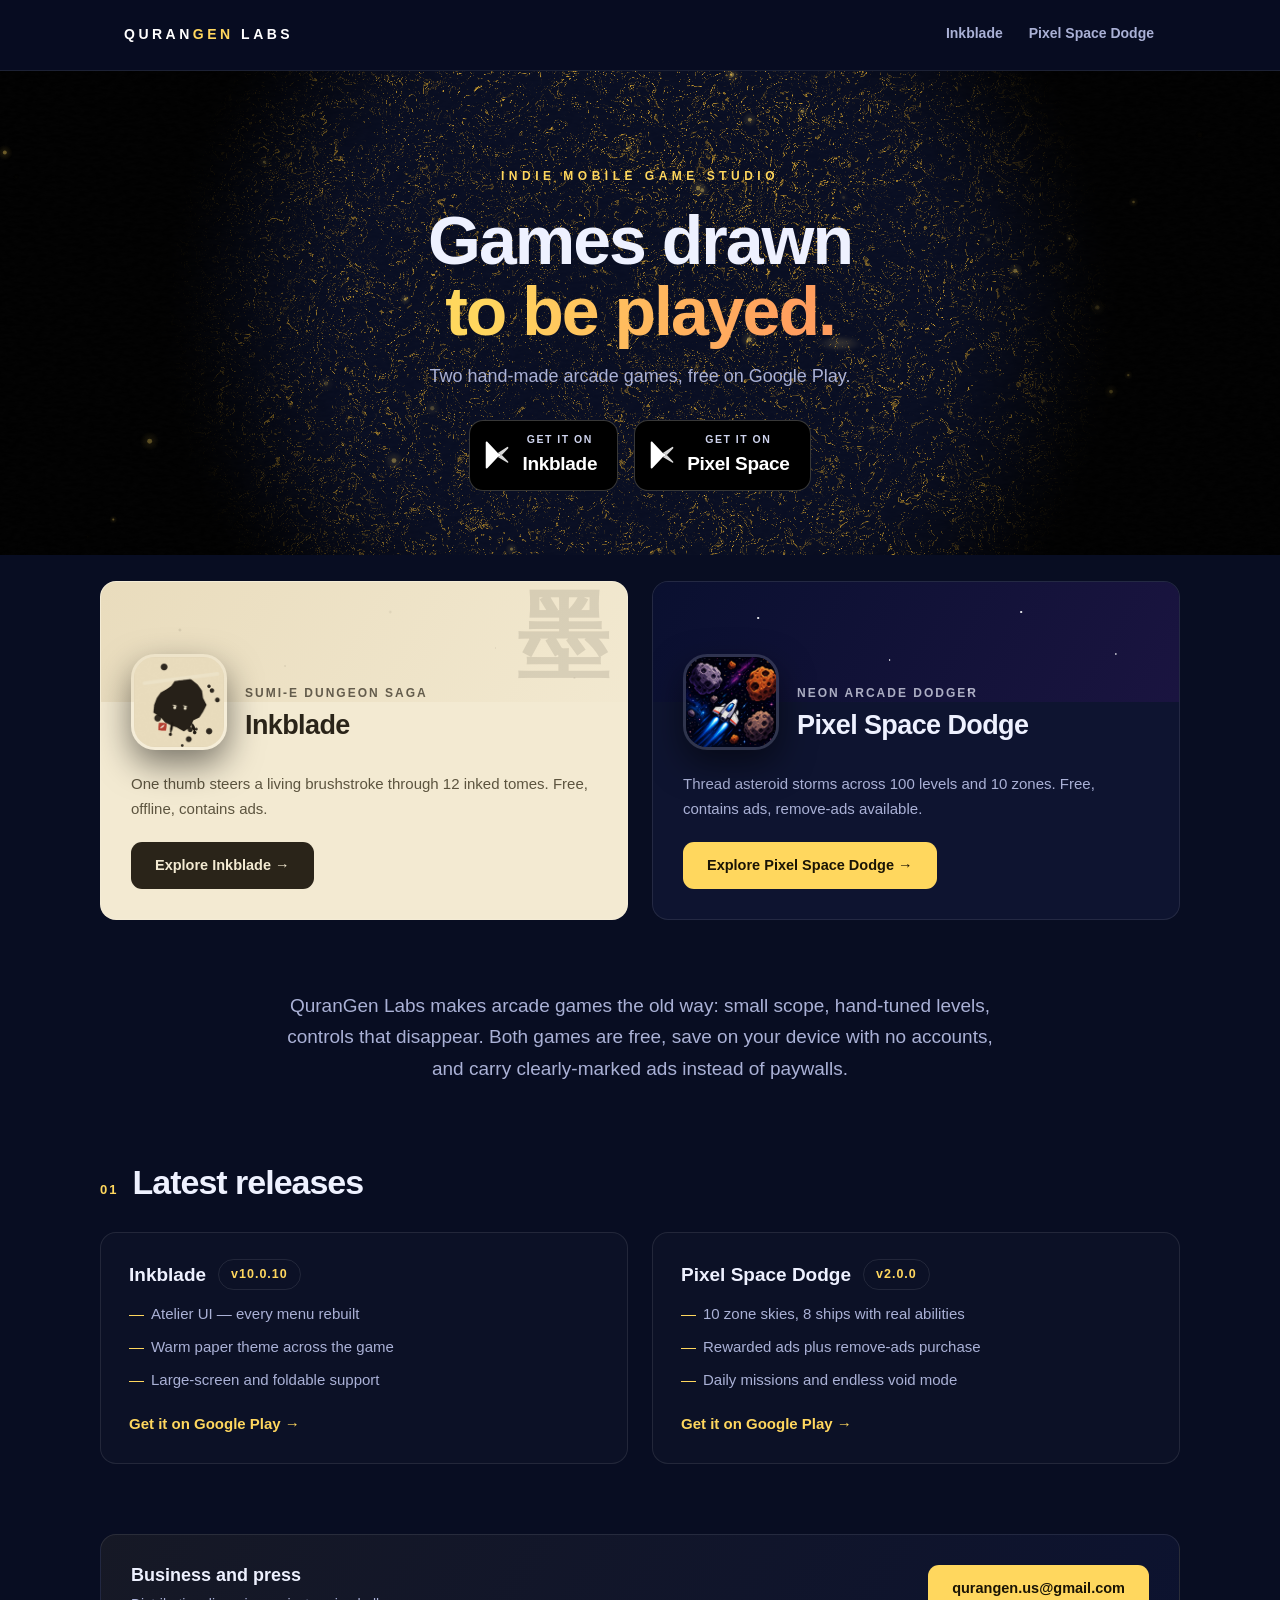
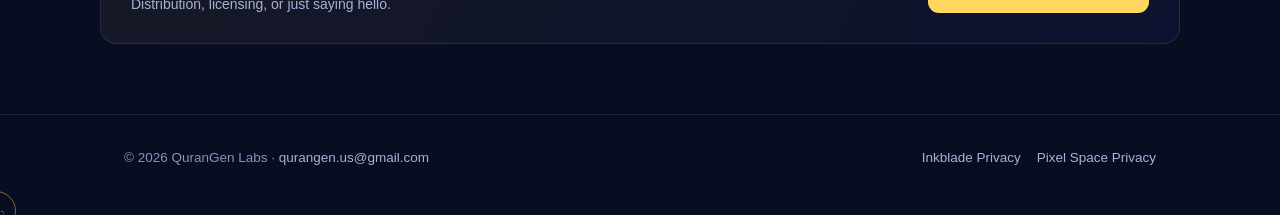
==== commit 7a0c82e9: "Add premium WebGL shader motion graphics: 3 themed shaders, cursor, card physics, page intro" ====
--- a/index.html
+++ b/index.html
@@ -20,6 +20,11 @@
 <link rel="icon" type="image/png" sizes="192x192" href="assets/favicon-192.png?v=2">
 <link rel="apple-touch-icon" href="assets/apple-touch-icon.png?v=2">
 <link rel="stylesheet" href="style.css?v=6">
+<link rel="stylesheet" href="style-motion.css">
+<script src="webgl-core.js"></script>
+<script src="shaders.js"></script>
+<script src="motion-graphics.js"></script>
+<script src="ui-animations.js"></script>
 <script type="application/ld+json">
 {"@context":"https://schema.org","@type":"Organization","name":"QuranGen Labs",
  "url":"https://qurangen.netlify.app/","email":"qurangen.us@gmail.com",
@@ -29,12 +34,18 @@
 </head>
 <body data-theme="studio">
 <div class="scroll-progress"></div>
+<div class="page-intro">
+  <div class="panel left"></div>
+  <div class="panel right"></div>
+  <div class="logo">QURAN<span>GEN</span></div>
+</div>
 <header class="site"><div class="nav">
   <a class="brand" href="index.html">QURAN<span>GEN</span> LABS</a>
   <nav><a href="inkblade.html">Inkblade</a><a href="pixel-space.html">Pixel Space Dodge</a></nav>
 </div></header>
 
 <section class="hero">
+  <canvas class="motion-canvas" data-theme="studio"></canvas>
   <div class="wrap">
     <div class="kicker">Indie mobile game studio</div>
     <h1>Games drawn<br><em>to be played.</em></h1>
--- a/style-motion.css
+++ b/style-motion.css
@@ -0,0 +1,156 @@
+/* ——— WebGL motion canvas ——— */
+.motion-canvas {
+  position: absolute;
+  inset: 0;
+  width: 100%;
+  height: 100%;
+  pointer-events: none;
+  z-index: 0;
+}
+
+.hero .wrap,
+.page .wrap {
+  position: relative;
+  z-index: 1;
+}
+
+/* ——— scroll progress ——— */
+.scroll-progress {
+  position: fixed;
+  top: 0;
+  left: 0;
+  right: 0;
+  height: 2px;
+  z-index: 100;
+  background: var(--gold);
+  transform-origin: left;
+  transform: scaleX(0);
+}
+
+/* ——— reveal on scroll ——— */
+.reveal {
+  opacity: 0;
+  transform: translateY(30px);
+  transition: opacity .7s cubic-bezier(0.16, 1, 0.3, 1), transform .7s cubic-bezier(0.16, 1, 0.3, 1);
+}
+.reveal.visible {
+  opacity: 1;
+  transform: translateY(0);
+}
+.reveal[data-delay="1"] { transition-delay: .1s; }
+.reveal[data-delay="2"] { transition-delay: .2s; }
+.reveal[data-delay="3"] { transition-delay: .3s; }
+.reveal[data-delay="4"] { transition-delay: .4s; }
+.reveal[data-delay="5"] { transition-delay: .5s; }
+.reveal[data-delay="6"] { transition-delay: .6s; }
+
+/* ——— card tilt ——— */
+.card {
+  transform: perspective(800px) rotateX(var(--rx, 0deg)) rotateY(var(--ry, 0deg));
+  transition: transform .3s ease, box-shadow .25s ease;
+}
+
+/* ——— custom cursor ——— */
+.mg-cursor {
+  position: fixed;
+  width: 8px;
+  height: 8px;
+  border-radius: 50%;
+  background: var(--gold);
+  pointer-events: none;
+  z-index: 9999;
+  mix-blend-mode: difference;
+  transition: width .25s ease, height .25s ease;
+}
+.mg-cursor.hover {
+  width: 14px;
+  height: 14px;
+}
+.mg-cursor-ring {
+  position: fixed;
+  width: 40px;
+  height: 40px;
+  border-radius: 50%;
+  border: 1.5px solid rgba(255, 215, 94, .5);
+  pointer-events: none;
+  z-index: 9998;
+  transition: width .3s ease, height .3s ease, border-color .3s ease;
+}
+.mg-cursor-ring::after {
+  content: '';
+  position: absolute;
+  top: 50%;
+  left: 50%;
+  width: 4px;
+  height: 4px;
+  border-radius: 50%;
+  background: var(--gold);
+  transform: translate(-50%, -50%);
+}
+
+/* ——— page intro curtain ——— */
+.page-intro {
+  position: fixed;
+  inset: 0;
+  z-index: 1000;
+  display: flex;
+  pointer-events: none;
+}
+.page-intro .panel {
+  flex: 1;
+  background: var(--space);
+  transition: transform .8s cubic-bezier(0.76, 0, 0.24, 1);
+}
+.page-intro .panel.left {
+  transform: translateX(0);
+}
+.page-intro .panel.right {
+  transform: translateX(0);
+}
+.page-intro.open .panel.left {
+  transform: translateX(-100%);
+}
+.page-intro.open .panel.right {
+  transform: translateX(100%);
+}
+.page-intro .logo {
+  position: absolute;
+  top: 50%;
+  left: 50%;
+  transform: translate(-50%, -50%);
+  font-size: 28px;
+  font-weight: 800;
+  letter-spacing: 6px;
+  color: #fff;
+  opacity: 0;
+  transition: opacity .4s ease .2s;
+}
+.page-intro.open .logo {
+  opacity: 1;
+}
+.page-intro .logo span {
+  color: var(--gold);
+}
+
+/* ——— gallery reveal ——— */
+.shots figure.reveal {
+  clip-path: circle(0% at 50% 50%);
+  transition: clip-path .8s cubic-bezier(0.16, 1, 0.3, 1), opacity .7s ease;
+}
+.shots figure.reveal.visible {
+  clip-path: circle(100% at 50% 50%);
+}
+
+/* ——— hero content parallax ——— */
+.hero .wrap {
+  transition: opacity .1s linear;
+}
+
+/* ——— reduced motion ——— */
+@media (prefers-reduced-motion: reduce) {
+  .motion-canvas { display: none; }
+  .mg-cursor, .mg-cursor-ring { display: none; }
+  .page-intro { display: none; }
+  .reveal { opacity: 1; transform: none; transition: none; }
+  .card { transform: none; transition: none; }
+}
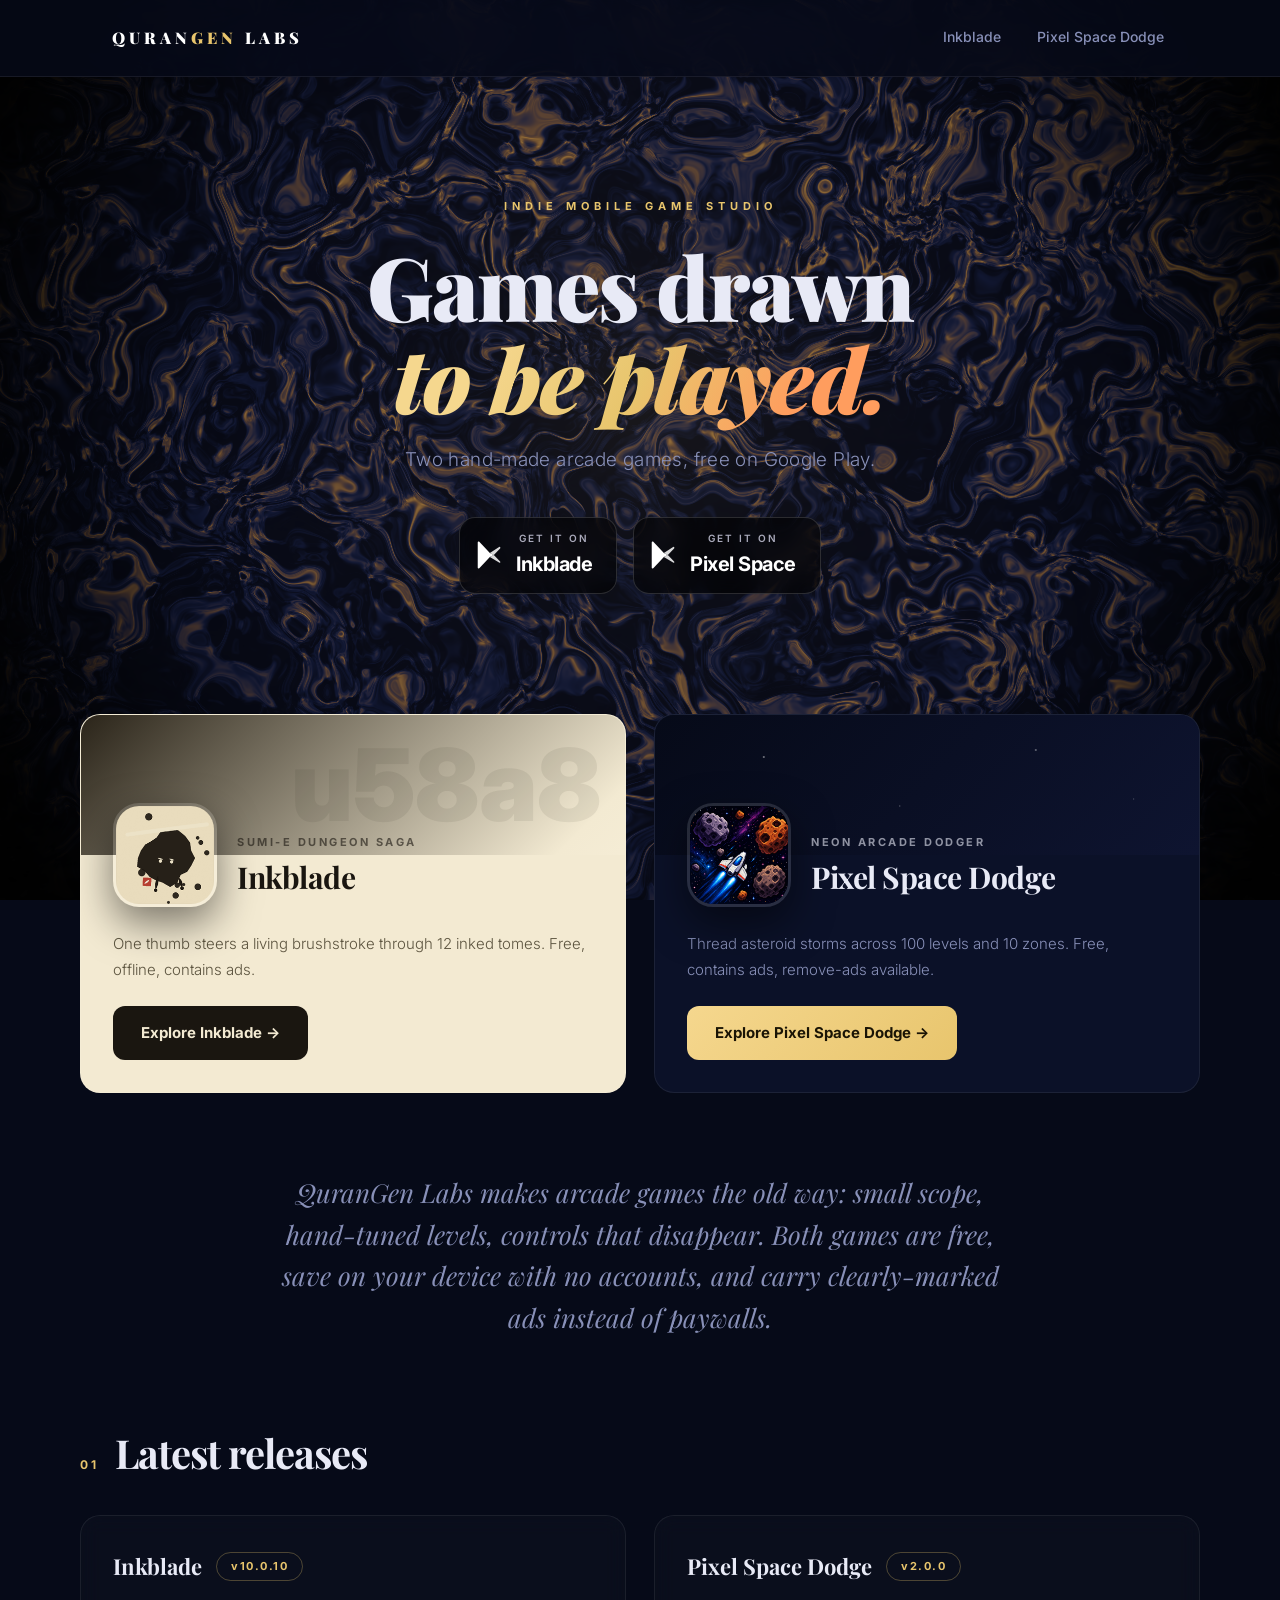
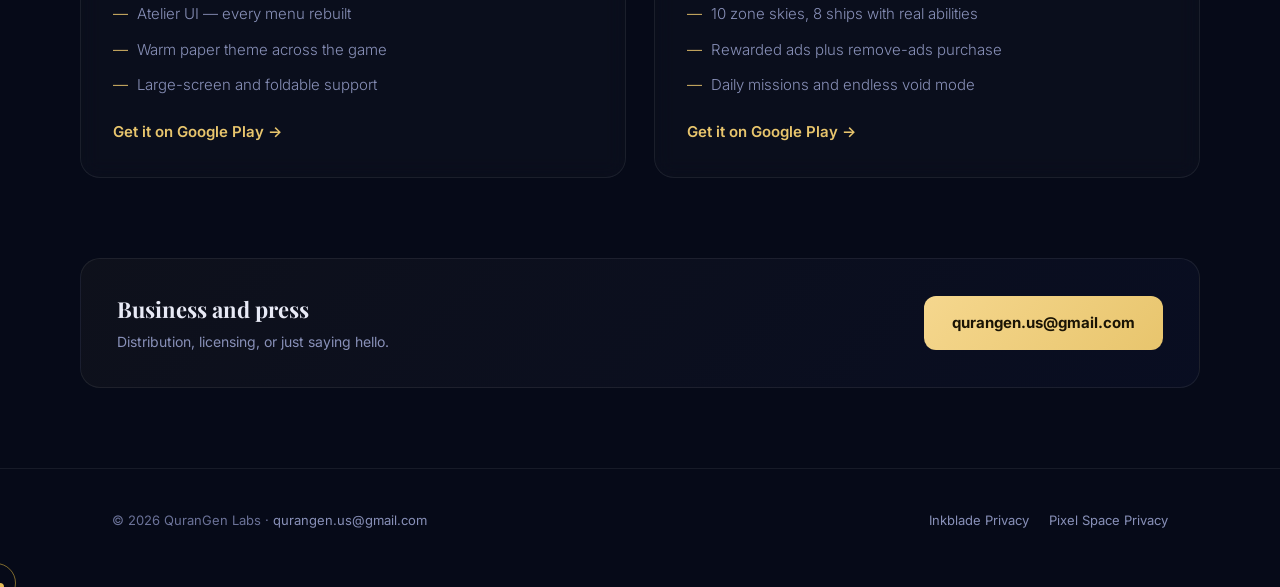
==== commit 9b3f4889: "Remove duplicate page-intro logo, fix shader layering, cache-bust v8" ====
--- a/index.html
+++ b/index.html
@@ -19,12 +19,12 @@
 <link rel="icon" type="image/png" sizes="32x32" href="assets/favicon-32.png?v=2">
 <link rel="icon" type="image/png" sizes="192x192" href="assets/favicon-192.png?v=2">
 <link rel="apple-touch-icon" href="assets/apple-touch-icon.png?v=2">
-<link rel="stylesheet" href="style.css?v=6">
-<link rel="stylesheet" href="style-motion.css">
-<script src="webgl-core.js"></script>
-<script src="shaders.js"></script>
-<script src="motion-graphics.js"></script>
-<script src="ui-animations.js"></script>
+<link rel="stylesheet" href="style.css?v=8">
+<link rel="stylesheet" href="style-motion.css?v=8">
+<script src="webgl-core.js?v=8"></script>
+<script src="shaders.js?v=8"></script>
+<script src="motion-graphics.js?v=8"></script>
+<script src="ui-animations.js?v=8"></script>
 <script type="application/ld+json">
 {"@context":"https://schema.org","@type":"Organization","name":"QuranGen Labs",
  "url":"https://qurangen.netlify.app/","email":"qurangen.us@gmail.com",
@@ -34,18 +34,13 @@
 </head>
 <body data-theme="studio">
 <div class="scroll-progress"></div>
-<div class="page-intro">
-  <div class="panel left"></div>
-  <div class="panel right"></div>
-  <div class="logo">QURAN<span>GEN</span></div>
-</div>
+<canvas class="motion-canvas" data-theme="studio"></canvas>
 <header class="site"><div class="nav">
   <a class="brand" href="index.html">QURAN<span>GEN</span> LABS</a>
   <nav><a href="inkblade.html">Inkblade</a><a href="pixel-space.html">Pixel Space Dodge</a></nav>
 </div></header>
 
 <section class="hero">
-  <canvas class="motion-canvas" data-theme="studio"></canvas>
   <div class="wrap">
     <div class="kicker">Indie mobile game studio</div>
     <h1>Games drawn<br><em>to be played.</em></h1>
@@ -131,6 +126,6 @@
   <span>© 2026 QuranGen Labs · <a href="mailto:qurangen.us@gmail.com">qurangen.us@gmail.com</a></span>
   <nav><a href="privacy-inkblade.html">Inkblade Privacy</a><a href="privacy-pixel-space.html">Pixel Space Privacy</a></nav>
 </div></footer>
-<script src="animations.js"></script>
+<script ></script>
 </body>
 </html>
--- a/style.css
+++ b/style.css
@@ -1,333 +1,397 @@
-/* QuranGen Labs — premium studio site v2.
-   No frameworks, no webfonts, no tracking. System stacks + pure CSS. */
+@import url('https://fonts.googleapis.com/css2?family=Playfair+Display:ital,wght@0,400;0,700;0,900;1,400&family=Inter:wght@300;400;500;600;700;800&display=swap');
+
 :root {
-  --gold: #ffd75e;
-  --gold-deep: #b98a1f;
+  --gold: #e8c56d;
+  --gold-bright: #f5d78e;
+  --gold-dim: #a8894a;
   --vermillion: #c63f22;
-  --ink: #2a2419;
+  --ink: #1a1610;
   --paper: #f3ead2;
   --paper-deep: #e9dcbd;
-  --space: #080d22;
-  --space-2: #0e1430;
-  --space-3: #141b3d;
-  --line: rgba(255, 255, 255, .09);
-  --paper-line: rgba(42, 36, 25, .16);
-  --txt: #eef1ff;
-  --mut: #aab1d6;
-  --radius: 16px;
-  --max: 1080px;
-  --shadow: 0 24px 60px rgba(0, 0, 0, .45);
-}
+  --space: #060a18;
+  --space-2: #0b1128;
+  --space-3: #111a3a;
+  --line: rgba(255, 255, 255, 0.07);
+  --txt: #e8eaf6;
+  --mut: #8890b8;
+  --radius: 20px;
+  --max: 1120px;
+  --shadow: 0 30px 80px rgba(0, 0, 0, 0.5);
+  --font-display: 'Playfair Display', Georgia, serif;
+  --font-body: 'Inter', -apple-system, BlinkMacSystemFont, 'Segoe UI', sans-serif;
+}
+
 * { margin: 0; padding: 0; box-sizing: border-box; }
 html { scroll-behavior: smooth; }
 body {
-  font-family: -apple-system, BlinkMacSystemFont, "Segoe UI", Inter, Roboto, "Helvetica Neue", Arial, sans-serif;
+  font-family: var(--font-body);
   background: var(--space);
   color: var(--txt);
-  line-height: 1.65;
+  line-height: 1.7;
   -webkit-font-smoothing: antialiased;
   text-rendering: optimizeLegibility;
+  overflow-x: hidden;
 }
 a { color: var(--gold); }
-a:focus-visible, button:focus-visible, summary:focus-visible {
+a:focus-visible, button:focus-visible {
   outline: 2px solid var(--gold); outline-offset: 3px; border-radius: 6px;
 }
-.wrap { max-width: var(--max); margin: 0 auto; padding: 0 24px; }
-
-/* ——— header ——— */
+.wrap { max-width: var(--max); margin: 0 auto; padding: 0 32px; }
+
 header.site {
   border-bottom: 1px solid var(--line);
-  background: rgba(8, 13, 34, .82);
+  background: rgba(6, 10, 24, 0.85);
   position: sticky; top: 0; z-index: 20;
-  backdrop-filter: blur(12px); -webkit-backdrop-filter: blur(12px);
-}
-.nav { display: flex; align-items: center; gap: 26px; padding: 13px 24px; max-width: var(--max); margin: 0 auto; }
-.brand { font-weight: 800; letter-spacing: 3.5px; font-size: 14px; color: #fff; text-decoration: none; white-space: nowrap; }
+  backdrop-filter: blur(20px) saturate(1.4);
+  -webkit-backdrop-filter: blur(20px) saturate(1.4);
+}
+.nav { display: flex; align-items: center; gap: 32px; padding: 16px 32px; max-width: var(--max); margin: 0 auto; }
+.brand {
+  font-family: var(--font-display);
+  font-weight: 900; letter-spacing: 4px; font-size: 16px;
+  color: #fff; text-decoration: none; white-space: nowrap;
+}
 .brand span { color: var(--gold); }
-.nav nav { margin-left: auto; display: flex; gap: 22px; }
-.nav nav a { color: var(--mut); text-decoration: none; font-size: 14px; font-weight: 600; padding: 6px 2px; border-bottom: 2px solid transparent; }
+.nav nav { margin-left: auto; display: flex; gap: 28px; }
+.nav nav a {
+  color: var(--mut); text-decoration: none; font-size: 14px; font-weight: 500;
+  padding: 8px 4px; border-bottom: 2px solid transparent;
+  transition: color 0.2s, border-color 0.2s;
+}
 .nav nav a:hover { color: #fff; }
 .nav nav a[aria-current="page"] { color: #fff; border-bottom-color: var(--gold); }
-@media (max-width: 560px) { .nav nav { gap: 14px; } .nav nav a { font-size: 13px; } .brand { letter-spacing: 2px; font-size: 12px; } }
-
-/* ——— hero ——— */
+@media (max-width: 560px) { .nav nav { gap: 16px; } .nav nav a { font-size: 13px; } .brand { letter-spacing: 2px; font-size: 13px; } }
+
 .hero {
-  text-align: center; padding: 96px 24px 64px; position: relative; overflow: hidden;
-  background:
-    radial-gradient(700px 320px at 15% 0%, rgba(255, 215, 94, .09), transparent 65%),
-    radial-gradient(800px 380px at 85% 10%, rgba(90, 110, 255, .14), transparent 65%),
-    radial-gradient(600px 300px at 50% 110%, rgba(198, 63, 34, .08), transparent 60%);
-}
-.hero::before { /* starfield dots */
-  content: ""; position: absolute; inset: 0; pointer-events: none; opacity: .5;
-  background-image:
-    radial-gradient(1px 1px at 12% 22%, #fff, transparent),
-    radial-gradient(1px 1px at 28% 68%, #fff, transparent),
-    radial-gradient(1.5px 1.5px at 44% 14%, #fff, transparent),
-    radial-gradient(1px 1px at 61% 40%, #fff, transparent),
-    radial-gradient(1px 1px at 73% 74%, #fff, transparent),
-    radial-gradient(1.5px 1.5px at 86% 28%, #fff, transparent),
-    radial-gradient(1px 1px at 93% 58%, #fff, transparent),
-    radial-gradient(1px 1px at 36% 86%, #fff, transparent);
-}
-.kicker { font-size: 12px; letter-spacing: 4.5px; font-weight: 800; color: var(--gold); text-transform: uppercase; }
-.hero h1 { font-size: clamp(40px, 6.5vw, 68px); letter-spacing: -2px; line-height: 1.04; margin: 18px 0 16px; font-weight: 800; }
-.hero h1 em { font-style: normal; background: linear-gradient(100deg, #ffd75e 10%, #ff9d5e 90%); -webkit-background-clip: text; background-clip: text; color: transparent; }
-.hero p.sub { color: var(--mut); font-size: 18px; max-width: 640px; margin: 0 auto; }
-.seals { display: flex; gap: 10px; justify-content: center; margin-top: 28px; flex-wrap: wrap; }
-.pill { border: 1px solid var(--line); border-radius: 999px; padding: 7px 16px; font-size: 13px; color: var(--mut); font-weight: 600; background: rgba(255,255,255,.02); }
-.stats { display: flex; gap: 34px; justify-content: center; margin-top: 40px; flex-wrap: wrap; }
-.stat b { display: block; font-size: 30px; letter-spacing: -1px; }
-.stat span { font-size: 12.5px; color: var(--mut); letter-spacing: 1.5px; text-transform: uppercase; font-weight: 700; }
-
-/* ——— sections ——— */
-.section { padding: 26px 0 70px; }
-.sec-head { display: flex; align-items: baseline; gap: 14px; margin-bottom: 22px; }
-.sec-num { font-size: 13px; font-weight: 800; color: var(--gold); letter-spacing: 2px; }
-.sec-head h2 { font-size: clamp(24px, 3.4vw, 34px); letter-spacing: -1px; }
+  text-align: center; padding: 120px 32px 80px; position: relative; overflow: hidden;
+}
+.hero .wrap { position: relative; z-index: 1; }
+.kicker {
+  font-size: 11px; letter-spacing: 5px; font-weight: 700;
+  color: var(--gold); text-transform: uppercase;
+  margin-bottom: 24px;
+}
+.hero h1 {
+  font-family: var(--font-display);
+  font-size: clamp(48px, 8vw, 88px);
+  letter-spacing: -2px; line-height: 1.05; margin: 0 0 20px;
+  font-weight: 900;
+}
+.hero h1 em {
+  font-style: italic;
+  background: linear-gradient(120deg, var(--gold-bright) 20%, var(--gold) 50%, #ff9d5e 80%);
+  -webkit-background-clip: text; background-clip: text; color: transparent;
+}
+.hero p.sub {
+  color: var(--mut); font-size: 19px; max-width: 560px; margin: 0 auto;
+  font-weight: 300; letter-spacing: 0.02em;
+}
+.store-row { display: flex; gap: 16px; align-items: center; justify-content: center; margin-top: 40px; flex-wrap: wrap; }
+.store-badge {
+  display: inline-flex; align-items: center; gap: 14px; text-decoration: none;
+  border-radius: 16px; padding: 12px 24px 12px 16px; color: #fff;
+  background: rgba(0, 0, 0, 0.6); border: 1px solid rgba(255, 255, 255, 0.15);
+  backdrop-filter: blur(10px); -webkit-backdrop-filter: blur(10px);
+  transition: transform 0.2s, box-shadow 0.2s, border-color 0.2s;
+}
+.store-badge:hover {
+  transform: translateY(-3px);
+  box-shadow: 0 16px 40px rgba(0, 0, 0, 0.5);
+  border-color: rgba(255, 215, 94, 0.3);
+}
+.store-badge svg { flex: none; }
+.store-badge .t1 { display: block; font-size: 10px; letter-spacing: 2px; font-weight: 600; color: #aab; }
+.store-badge .t2 { display: block; font-size: 20px; font-weight: 700; letter-spacing: -0.5px; }
+
+.section { padding: 40px 0 80px; }
+.sec-head { display: flex; align-items: baseline; gap: 16px; margin-bottom: 28px; }
+.sec-num { font-size: 12px; font-weight: 700; color: var(--gold); letter-spacing: 3px; }
+.sec-head h2 {
+  font-family: var(--font-display);
+  font-size: clamp(28px, 4vw, 40px); letter-spacing: -1px; font-weight: 700;
+}
 .sec-head p { margin-left: auto; color: var(--mut); font-size: 14px; }
 
-/* ——— game cards ——— */
-.games { display: grid; grid-template-columns: 1fr 1fr; gap: 24px; }
+.games { display: grid; grid-template-columns: 1fr 1fr; gap: 28px; }
 @media (max-width: 780px) { .games { grid-template-columns: 1fr; } }
 .card {
   border-radius: var(--radius); overflow: hidden; text-decoration: none; color: inherit;
   border: 1px solid var(--line); display: flex; flex-direction: column;
-  transition: transform .25s ease, box-shadow .25s ease;
+  transition: transform 0.3s ease, box-shadow 0.3s ease;
   background: var(--space-2);
-}
-.card:hover { transform: translateY(-5px); box-shadow: var(--shadow); }
-.card .band { height: 120px; position: relative; overflow: hidden; }
-.card.ink .band { background: linear-gradient(120deg, var(--paper-deep), var(--paper) 55%, #fff8e6); }
+  transform: perspective(800px) rotateX(var(--rx, 0deg)) rotateY(var(--ry, 0deg));
+}
+.card:hover { box-shadow: var(--shadow); }
+.card .band { height: 140px; position: relative; overflow: hidden; }
+.card.ink .band {
+  background: linear-gradient(135deg, #2a2419 0%, #f3ead2 30%, #fff8e6 50%, #e9dcbd 70%, #2a2419 100%);
+  background-size: 300% 300%;
+  animation: gradientFlow 8s ease-in-out infinite;
+}
 .card.ink .band::after {
-  content: "墨"; position: absolute; right: 18px; top: 50%; transform: translateY(-54%);
-  font-size: 92px; color: rgba(42,36,25,.12); font-weight: 900;
+  content: "\u58a8"; position: absolute; right: 24px; top: 50%;
+  transform: translateY(-50%); font-size: 100px;
+  color: rgba(42, 36, 25, 0.08); font-weight: 900;
 }
 .card.space .band {
   background:
-    radial-gradient(220px 120px at 80% 20%, rgba(255,215,94,.25), transparent 70%),
-    radial-gradient(300px 140px at 20% 90%, rgba(90,110,255,.35), transparent 70%),
-    linear-gradient(120deg, #0a1030, #1a1440);
+    radial-gradient(200px 100px at 80% 20%, rgba(255, 215, 94, 0.2), transparent 70%),
+    radial-gradient(250px 120px at 20% 80%, rgba(90, 110, 255, 0.3), transparent 70%),
+    linear-gradient(135deg, #060a18, #0e1430);
+  background-size: 200% 200%, 200% 200%, 100% 100%;
+  animation: nebulaShift 10s ease-in-out infinite;
 }
 .card.space .band::after {
   content: ""; position: absolute; inset: 0;
   background-image:
-    radial-gradient(1.5px 1.5px at 20% 30%, #fff, transparent),
-    radial-gradient(1px 1px at 45% 65%, #fff, transparent),
-    radial-gradient(1.5px 1.5px at 70% 25%, #fff, transparent),
-    radial-gradient(1px 1px at 88% 60%, #fff, transparent);
-}
-.card .art { padding: 0 30px; margin-top: -48px; display: flex; gap: 18px; align-items: flex-end; position: relative; }
-.card .art img { width: 96px; height: 96px; border-radius: 24px; box-shadow: 0 14px 34px rgba(0,0,0,.5); border: 3px solid rgba(255,255,255,.14); }
-.card .art h2 { font-size: 27px; letter-spacing: -.6px; padding-bottom: 2px; }
-.card .art .tag { font-size: 12px; font-weight: 800; letter-spacing: 2px; text-transform: uppercase; opacity: .7; }
-.card .body { padding: 14px 30px 30px; }
-.card .body p { color: var(--mut); font-size: 15px; margin: 8px 0 20px; }
+    radial-gradient(1.5px 1.5px at 20% 30%, rgba(255,255,255,0.6), transparent),
+    radial-gradient(1px 1px at 45% 65%, rgba(255,255,255,0.4), transparent),
+    radial-gradient(1.5px 1.5px at 70% 25%, rgba(255,255,255,0.5), transparent),
+    radial-gradient(1px 1px at 88% 60%, rgba(255,255,255,0.3), transparent);
+  animation: twinkle 4s ease-in-out infinite;
+}
+.card .art { padding: 0 32px; margin-top: -52px; display: flex; gap: 20px; align-items: flex-end; position: relative; }
+.card .art img {
+  width: 104px; height: 104px; border-radius: 26px;
+  box-shadow: 0 16px 40px rgba(0, 0, 0, 0.5);
+  border: 3px solid rgba(255, 255, 255, 0.12);
+}
+.card .art h2 {
+  font-family: var(--font-display);
+  font-size: 30px; letter-spacing: -0.5px; padding-bottom: 4px; font-weight: 700;
+}
+.card .art .tag {
+  font-size: 11px; font-weight: 700; letter-spacing: 2.5px;
+  text-transform: uppercase; opacity: 0.6;
+}
+.card .body { padding: 16px 32px 32px; }
+.card .body p { color: var(--mut); font-size: 15px; margin: 8px 0 24px; font-weight: 300; }
 .card.ink { background: var(--paper); color: var(--ink); }
 .card.ink .body p { color: #5c543f; }
 .card.ink .cta { background: var(--ink); color: var(--paper); }
 .cta {
-  display: inline-block; border-radius: 11px; padding: 12px 24px;
-  background: var(--gold); color: #1a1405; font-weight: 800; font-size: 14.5px; text-decoration: none;
-  transition: transform .15s ease, box-shadow .15s ease;
-}
-.cta:hover { transform: translateY(-1px); box-shadow: 0 8px 22px rgba(255, 215, 94, .25); }
-
-/* ——— ethos strip ——— */
-.ethos { display: grid; grid-template-columns: repeat(auto-fit, minmax(210px, 1fr)); gap: 16px; }
-.ethos div { border: 1px solid var(--line); border-radius: var(--radius); padding: 22px; background: rgba(255,255,255,.02); }
-.ethos b { display: block; font-size: 15px; margin-bottom: 4px; }
-.ethos span { font-size: 13.5px; color: var(--mut); }
-
-/* ——— content pages ——— */
-.page { padding: 60px 0 74px; }
-.page h1 { font-size: clamp(34px, 5vw, 52px); letter-spacing: -1.2px; margin: 14px 0 10px; }
-.page .lede { color: var(--mut); font-size: 18px; max-width: 700px; }
-.page-head { display: flex; gap: 22px; align-items: center; margin: 26px 0 6px; flex-wrap: wrap; }
-.page-head img.icon { width: 110px; height: 110px; border-radius: 26px; box-shadow: 0 16px 40px rgba(0,0,0,.35); }
-.meta-facts { display: flex; gap: 10px; flex-wrap: wrap; margin-top: 18px; }
-.meta-facts span { font-size: 13px; font-weight: 700; border: 1px solid var(--line); border-radius: 999px; padding: 6px 14px; color: var(--mut); }
-.feat-grid { display: grid; grid-template-columns: repeat(auto-fit, minmax(250px, 1fr)); gap: 16px; margin: 36px 0; }
-.feat { border: 1px solid var(--line); border-radius: var(--radius); padding: 22px; background: rgba(255,255,255,.02); transition: transform .2s ease; }
-.feat:hover { transform: translateY(-3px); }
-.feat h3 { font-size: 16px; margin-bottom: 6px; }
-.feat p { font-size: 14px; color: var(--mut); }
-.shots { display: grid; grid-template-columns: repeat(auto-fit, minmax(200px, 1fr)); gap: 14px; margin: 10px 0 34px; }
-.shots figure { border: 1px solid var(--line); border-radius: 12px; overflow: hidden; background: #000; margin: 0; }
+  display: inline-block; border-radius: 12px; padding: 14px 28px;
+  background: linear-gradient(135deg, var(--gold-bright), var(--gold));
+  color: #1a1405; font-weight: 700; font-size: 15px; text-decoration: none;
+  transition: transform 0.2s, box-shadow 0.2s;
+  border: none; cursor: pointer;
+}
+.cta:hover {
+  transform: translateY(-2px);
+  box-shadow: 0 10px 30px rgba(232, 197, 109, 0.3);
+}
+
+.statement { max-width: 760px; margin: 0 auto; text-align: center; }
+.statement p {
+  font-family: var(--font-display);
+  font-size: clamp(20px, 3vw, 26px);
+  color: var(--mut); font-style: italic; line-height: 1.6;
+}
+
+.rel-grid { display: grid; grid-template-columns: 1fr 1fr; gap: 28px; }
+@media (max-width: 780px) { .rel-grid { grid-template-columns: 1fr; } }
+.rel {
+  border: 1px solid var(--line); border-radius: var(--radius);
+  padding: 32px; background: rgba(255, 255, 255, 0.02);
+  backdrop-filter: blur(10px); -webkit-backdrop-filter: blur(10px);
+  transition: transform 0.2s, border-color 0.2s;
+}
+.rel:hover { transform: translateY(-4px); border-color: rgba(232, 197, 109, 0.2); }
+.rel-top { display: flex; align-items: center; gap: 14px; margin-bottom: 16px; }
+.rel-top b {
+  font-family: var(--font-display);
+  font-size: 22px; font-weight: 700;
+}
+.ver {
+  font-size: 11px; font-weight: 700; letter-spacing: 1.5px;
+  color: var(--gold); border: 1px solid rgba(232, 197, 109, 0.3);
+  border-radius: 999px; padding: 4px 14px;
+}
+.rel ul { list-style: none; display: grid; gap: 10px; margin-bottom: 20px; }
+.rel li { font-size: 15px; color: var(--mut); padding-left: 24px; position: relative; font-weight: 300; }
+.rel li::before { content: "\2014"; position: absolute; left: 0; color: var(--gold); }
+.rel a { font-weight: 600; font-size: 15px; text-decoration: none; }
+
+.contact-strip {
+  display: flex; align-items: center; gap: 24px; justify-content: space-between;
+  flex-wrap: wrap; border: 1px solid var(--line); border-radius: var(--radius);
+  padding: 32px 36px;
+  background: linear-gradient(135deg, rgba(232, 197, 109, 0.04), rgba(90, 110, 255, 0.04));
+}
+.contact-strip b {
+  display: block; font-family: var(--font-display);
+  font-size: 22px; font-weight: 700;
+}
+.contact-strip span { font-size: 14px; color: var(--mut); }
+
+footer.site {
+  border-top: 1px solid var(--line); padding: 40px 0 56px;
+  color: #6b7298; font-size: 13px;
+}
+footer.site .wrap { display: flex; gap: 20px; flex-wrap: wrap; align-items: center; }
+footer.site nav { margin-left: auto; display: flex; gap: 20px; flex-wrap: wrap; }
+footer.site a { color: #8890b8; text-decoration: none; }
+footer.site a:hover { color: #fff; }
+
+.page { padding: 80px 0 90px; position: relative; }
+.page h1 {
+  font-family: var(--font-display);
+  font-size: clamp(40px, 6vw, 64px);
+  letter-spacing: -1.5px; margin: 16px 0 12px; font-weight: 900;
+}
+.page .lede {
+  color: var(--mut); font-size: 19px; max-width: 680px;
+  font-weight: 300; letter-spacing: 0.01em;
+}
+.page-head { display: flex; gap: 24px; align-items: center; margin: 32px 0 8px; flex-wrap: wrap; }
+.page-head img.icon {
+  width: 120px; height: 120px; border-radius: 28px;
+  box-shadow: 0 20px 50px rgba(0, 0, 0, 0.4);
+}
+.meta-facts { display: flex; gap: 10px; flex-wrap: wrap; margin-top: 20px; }
+.meta-facts span {
+  font-size: 12px; font-weight: 600; border: 1px solid var(--line);
+  border-radius: 999px; padding: 6px 16px; color: var(--mut);
+  letter-spacing: 0.5px;
+}
+.feat-grid {
+  display: grid; grid-template-columns: repeat(auto-fit, minmax(260px, 1fr));
+  gap: 20px; margin: 40px 0;
+}
+.feat {
+  border: 1px solid var(--line); border-radius: var(--radius);
+  padding: 28px; background: rgba(255, 255, 255, 0.02);
+  backdrop-filter: blur(10px); -webkit-backdrop-filter: blur(10px);
+  transition: transform 0.2s, border-color 0.2s;
+}
+.feat:hover { transform: translateY(-4px); border-color: rgba(232, 197, 109, 0.15); }
+.feat h3 { font-size: 17px; margin-bottom: 8px; font-weight: 600; }
+.feat p { font-size: 14px; color: var(--mut); font-weight: 300; }
+.shots {
+  display: grid; grid-template-columns: repeat(auto-fit, minmax(220px, 1fr));
+  gap: 16px; margin: 12px 0 40px;
+}
+.shots figure {
+  border: 1px solid var(--line); border-radius: 14px;
+  overflow: hidden; background: #000; margin: 0;
+}
 .shots img { width: 100%; display: block; }
-.shots figcaption { font-size: 12.5px; padding: 9px 12px; color: var(--mut); background: rgba(255,255,255,.02); }
-.store-row { display: flex; gap: 16px; align-items: center; margin-top: 28px; flex-wrap: wrap; }
-.store-badge {
-  display: inline-flex; align-items: center; gap: 12px; text-decoration: none;
-  border-radius: 14px; padding: 10px 20px 10px 14px; color: #fff;
-  background: #000; border: 1px solid rgba(255,255,255,.22);
-  transition: transform .15s ease, box-shadow .15s ease;
-}
-.store-badge:hover { transform: translateY(-2px); box-shadow: 0 12px 30px rgba(0,0,0,.5); }
-.store-badge svg { flex: none; }
-.store-badge .t1 { display: block; font-size: 10.5px; letter-spacing: 1.5px; font-weight: 600; color: #cfd4ee; }
-.store-badge .t2 { display: block; font-size: 19px; font-weight: 700; letter-spacing: -.3px; }
+.shots figcaption {
+  font-size: 12px; padding: 10px 14px; color: var(--mut);
+  background: rgba(255, 255, 255, 0.02);
+}
 .store-note { font-size: 14px; color: var(--mut); }
 .page.paper .store-note { color: #5c543f; }
 
-/* ——— footer ——— */
-footer.site { border-top: 1px solid var(--line); padding: 32px 0 46px; color: #8b91b8; font-size: 13.5px; }
-footer.site .wrap { display: flex; gap: 18px; flex-wrap: wrap; align-items: center; }
-footer.site nav { margin-left: auto; display: flex; gap: 16px; flex-wrap: wrap; }
-footer.site a { color: #aab1d6; text-decoration: none; }
-footer.site a:hover { color: #fff; }
-
-/* ——— statement / releases / contact ——— */
-.statement { max-width: 720px; margin: 0 auto; text-align: center; }
-.statement p { font-size: 19px; color: var(--mut); }
-.rel-grid { display: grid; grid-template-columns: 1fr 1fr; gap: 24px; }
-@media (max-width: 780px) { .rel-grid { grid-template-columns: 1fr; } }
-.rel { border: 1px solid var(--line); border-radius: var(--radius); padding: 26px 28px; background: rgba(255,255,255,.02); }
-.rel-top { display: flex; align-items: center; gap: 12px; margin-bottom: 12px; }
-.rel-top b { font-size: 19px; }
-.ver { font-size: 12.5px; font-weight: 800; letter-spacing: 1px; color: var(--gold); border: 1px solid var(--line); border-radius: 999px; padding: 4px 12px; }
-.rel ul { list-style: none; display: grid; gap: 8px; margin-bottom: 18px; }
-.rel li { font-size: 15px; color: var(--mut); padding-left: 22px; position: relative; }
-.rel li::before { content: "—"; position: absolute; left: 0; color: var(--gold); }
-.rel a { font-weight: 700; font-size: 15px; text-decoration: none; }
-.contact-strip { display: flex; align-items: center; gap: 20px; justify-content: space-between; flex-wrap: wrap; border: 1px solid var(--line); border-radius: var(--radius); padding: 26px 30px; background: linear-gradient(120deg, rgba(255,215,94,.06), rgba(90,110,255,.06)); }
-.contact-strip b { display: block; font-size: 18px; }
-.contact-strip span { font-size: 14px; color: var(--mut); }
-
-/* ——— mobile ——— */
+.motion-canvas {
+  position: absolute; inset: 0; width: 100%; height: 100%;
+  pointer-events: none; z-index: 0;
+}
+.hero .wrap, .page .wrap { position: relative; z-index: 1; }
+
+.scroll-progress {
+  position: fixed; top: 0; left: 0; right: 0; height: 2px; z-index: 100;
+  background: linear-gradient(90deg, var(--gold), var(--gold-bright));
+  transform-origin: left; transform: scaleX(0);
+}
+
+.reveal {
+  opacity: 0; transform: translateY(30px);
+  transition: opacity 0.7s cubic-bezier(0.16, 1, 0.3, 1), transform 0.7s cubic-bezier(0.16, 1, 0.3, 1);
+}
+.reveal.visible { opacity: 1; transform: translateY(0); }
+.reveal[data-delay="1"] { transition-delay: 0.1s; }
+.reveal[data-delay="2"] { transition-delay: 0.2s; }
+.reveal[data-delay="3"] { transition-delay: 0.3s; }
+.reveal[data-delay="4"] { transition-delay: 0.4s; }
+.reveal[data-delay="5"] { transition-delay: 0.5s; }
+.reveal[data-delay="6"] { transition-delay: 0.6s; }
+
+.mg-cursor {
+  position: fixed; width: 8px; height: 8px; border-radius: 50%;
+  background: var(--gold); pointer-events: none; z-index: 9999;
+  mix-blend-mode: difference;
+  transition: width 0.25s, height 0.25s;
+}
+.mg-cursor.hover { width: 14px; height: 14px; }
+.mg-cursor-ring {
+  position: fixed; width: 40px; height: 40px; border-radius: 50%;
+  border: 1.5px solid rgba(232, 197, 109, 0.4);
+  pointer-events: none; z-index: 9998;
+}
+
+.page-intro {
+  position: fixed; inset: 0; z-index: 1000;
+  display: flex; pointer-events: none;
+}
+.page-intro .panel {
+  flex: 1; background: var(--space);
+  transition: transform 0.8s cubic-bezier(0.76, 0, 0.24, 1);
+}
+.page-intro.open .panel.left { transform: translateX(-100%); }
+.page-intro.open .panel.right { transform: translateX(100%); }
+.page-intro .logo {
+  position: absolute; top: 50%; left: 50%;
+  transform: translate(-50%, -50%);
+  font-family: var(--font-display);
+  font-size: 32px; font-weight: 900; letter-spacing: 8px;
+  color: #fff; opacity: 0; transition: opacity 0.4s ease 0.2s;
+}
+.page-intro.open .logo { opacity: 1; }
+.page-intro .logo span { color: var(--gold); }
+
+.shots figure.reveal {
+  clip-path: circle(0% at 50% 50%);
+  transition: clip-path 0.8s cubic-bezier(0.16, 1, 0.3, 1), opacity 0.7s ease;
+}
+.shots figure.reveal.visible { clip-path: circle(100% at 50% 50%); }
+
+@keyframes gradientFlow {
+  0%, 100% { background-position: 0% 50%; }
+  50% { background-position: 100% 50%; }
+}
+@keyframes nebulaShift {
+  0%, 100% { background-position: 0% 0%, 0% 0%, 0% 0%; }
+  33% { background-position: 30% 20%, 10% 30%, 0% 0%; }
+  66% { background-position: 60% 40%, 40% 10%, 0% 0%; }
+}
+@keyframes twinkle {
+  0%, 100% { opacity: 0.4; }
+  50% { opacity: 0.8; }
+}
+
 html { -webkit-text-size-adjust: 100%; }
-body { overflow-x: hidden; }
 img { max-width: 100%; }
-.nav nav a, .cta, .store-badge, .faq summary { min-height: 44px; }
+.nav nav a, .cta, .store-badge { min-height: 44px; }
 .nav nav a { display: inline-flex; align-items: center; }
+
 @media (max-width: 640px) {
-  .hero { padding: 64px 20px 46px; }
+  .wrap { padding: 0 20px; }
+  .hero { padding: 80px 20px 60px; }
   .hero p.sub { font-size: 16px; }
-  .stats { gap: 22px; }
-  .stat b { font-size: 24px; }
-  .page { padding: 40px 0 54px; }
+  .page { padding: 50px 0 60px; }
   .page .lede { font-size: 16px; }
-  .page-head { gap: 14px; }
-  .page-head img.icon { width: 84px; height: 84px; border-radius: 20px; }
-  .meta-facts span { font-size: 12px; }
+  .page-head { gap: 16px; }
+  .page-head img.icon { width: 88px; height: 88px; border-radius: 22px; }
+  .meta-facts span { font-size: 11px; }
   .feat-grid { grid-template-columns: 1fr; }
   .card .art { padding: 0 20px; }
-  .card .art img { width: 76px; height: 76px; }
-  .card .art h2 { font-size: 22px; }
-  .card .body { padding: 12px 20px 24px; }
+  .card .art img { width: 80px; height: 80px; }
+  .card .art h2 { font-size: 24px; }
+  .card .body { padding: 14px 20px 28px; }
   .store-badge { width: 100%; justify-content: center; }
   .sec-head { flex-wrap: wrap; gap: 8px; }
   .sec-head p { margin-left: 0; width: 100%; }
   footer.site .wrap { flex-direction: column; align-items: flex-start; gap: 12px; }
   footer.site nav { margin-left: 0; }
 }
-@media (prefers-reduced-motion: reduce) { *, *::before, *::after { animation: none !important; transition: none !important; } html { scroll-behavior: auto; } }
-
-/* ——— scroll progress ——— */
-.scroll-progress {
-  position: fixed; top: 0; left: 0; right: 0; height: 2px; z-index: 100;
-  background: var(--gold); transform-origin: left; transform: scaleX(0);
-}
-
-/* ——— reveal on scroll ——— */
-.reveal {
-  opacity: 0; transform: translateY(30px);
-  transition: opacity .7s cubic-bezier(0.16,1,0.3,1), transform .7s cubic-bezier(0.16,1,0.3,1);
-}
-.reveal.visible { opacity: 1; transform: translateY(0); }
-.reveal[data-delay="1"] { transition-delay: .1s; }
-.reveal[data-delay="2"] { transition-delay: .2s; }
-.reveal[data-delay="3"] { transition-delay: .3s; }
-.reveal[data-delay="4"] { transition-delay: .4s; }
-.reveal[data-delay="5"] { transition-delay: .5s; }
-
-/* ——— card tilt ——— */
-.card {
-  transform: perspective(800px) rotateX(var(--rx, 0deg)) rotateY(var(--ry, 0deg));
-  transition: transform .3s ease, box-shadow .25s ease;
-}
-
-/* ——— card band animations ——— */
-.card.ink .band {
-  background: linear-gradient(120deg, var(--paper-deep), var(--paper) 55%, #fff8e6);
-  background-size: 200% 200%;
-  animation: inkWash 12s ease-in-out infinite;
-}
-.card.ink .band::before {
-  content: ""; position: absolute; inset: 0;
-  background:
-    radial-gradient(2px 2px at 15% 40%, rgba(42,36,25,.15), transparent),
-    radial-gradient(1.5px 1.5px at 35% 70%, rgba(42,36,25,.12), transparent),
-    radial-gradient(2px 2px at 55% 25%, rgba(42,36,25,.1), transparent),
-    radial-gradient(1px 1px at 75% 55%, rgba(42,36,25,.14), transparent),
-    radial-gradient(1.5px 1.5px at 90% 80%, rgba(42,36,25,.1), transparent);
-  animation: inkDots 8s ease-in-out infinite;
-}
-.card.space .band {
-  background:
-    radial-gradient(220px 120px at 80% 20%, rgba(255,215,94,.25), transparent 70%),
-    radial-gradient(300px 140px at 20% 90%, rgba(90,110,255,.35), transparent 70%),
-    linear-gradient(120deg, #0a1030, #1a1440);
-  background-size: 200% 200%, 200% 200%, 100% 100%;
-  animation: nebulaDrift 15s ease-in-out infinite;
-}
-.card.space .band::before {
-  content: ""; position: absolute; inset: 0;
-  background-image:
-    radial-gradient(1.5px 1.5px at 20% 30%, #fff, transparent),
-    radial-gradient(1px 1px at 45% 65%, #fff, transparent),
-    radial-gradient(1.5px 1.5px at 70% 25%, #fff, transparent),
-    radial-gradient(1px 1px at 88% 60%, #fff, transparent),
-    radial-gradient(1px 1px at 10% 80%, #fff, transparent),
-    radial-gradient(1.5px 1.5px at 60% 90%, #fff, transparent);
-  animation: twinkle 3s ease-in-out infinite;
-}
-.card.space .band::after { animation: none; }
-
-/* ——— shooting star ——— */
-.shooting-star {
-  position: absolute; width: 120px; height: 2px;
-  background: linear-gradient(90deg, #fff, transparent);
-  border-radius: 2px; pointer-events: none;
-  animation: shoot 1.2s linear forwards;
-}
-
-/* ——— custom cursor ——— */
-.custom-cursor {
-  position: fixed; width: 8px; height: 8px; border-radius: 50%;
-  background: var(--gold); pointer-events: none; z-index: 9999;
-  mix-blend-mode: difference; transition: width .2s, height .2s;
-}
-.custom-cursor.hover { width: 16px; height: 16px; }
-
-/* ——— keyframes ——— */
-@keyframes inkWash {
-  0%, 100% { background-position: 0% 50%; }
-  50% { background-position: 100% 50%; }
-}
-@keyframes inkDots {
-  0%, 100% { opacity: .6; }
-  50% { opacity: 1; }
-}
-@keyframes nebulaDrift {
-  0%, 100% { background-position: 0% 0%, 0% 0%, 0% 0%; }
-  33% { background-position: 30% 20%, 10% 30%, 0% 0%; }
-  66% { background-position: 60% 40%, 40% 10%, 0% 0%; }
-}
-@keyframes twinkle {
-  0%, 100% { opacity: .4; }
-  50% { opacity: 1; }
-}
-@keyframes shoot {
-  0% { transform: translateX(0) translateY(0) rotate(-35deg); opacity: 1; }
-  100% { transform: translateX(300px) translateY(200px) rotate(-35deg); opacity: 0; }
-}
-
-/* ——— gallery reveal ——— */
-.shots figure.reveal {
-  clip-path: circle(0% at 50% 50%);
-  transition: clip-path .8s cubic-bezier(0.16,1,0.3,1), opacity .7s ease;
-}
-.shots figure.reveal.visible {
-  clip-path: circle(100% at 50% 50%);
-}
+
+@media (prefers-reduced-motion: reduce) {
+  *, *::before, *::after { animation: none !important; transition: none !important; }
+  html { scroll-behavior: auto; }
+  .motion-canvas { display: none; }
+  .mg-cursor, .mg-cursor-ring { display: none; }
+  .page-intro { display: none; }
+  .reveal { opacity: 1; transform: none; }
+  .card { transform: none; }
+}
--- a/style-motion.css
+++ b/style-motion.css
@@ -1,15 +1,20 @@
-/* ——— WebGL motion canvas ——— */
+/* ——— WebGL motion canvas: global fixed background layer ——— */
 .motion-canvas {
-  position: absolute;
+  position: fixed;
   inset: 0;
   width: 100%;
   height: 100%;
   pointer-events: none;
   z-index: 0;
+  display: block;
 }
 
-.hero .wrap,
-.page .wrap {
+/* everything readable sits above the shader */
+body > header.site,
+body > .hero,
+body > main,
+body > footer.site,
+body > .wrap {
   position: relative;
   z-index: 1;
 }
@@ -88,50 +93,6 @@
   transform: translate(-50%, -50%);
 }
 
-/* ——— page intro curtain ——— */
-.page-intro {
-  position: fixed;
-  inset: 0;
-  z-index: 1000;
-  display: flex;
-  pointer-events: none;
-}
-.page-intro .panel {
-  flex: 1;
-  background: var(--space);
-  transition: transform .8s cubic-bezier(0.76, 0, 0.24, 1);
-}
-.page-intro .panel.left {
-  transform: translateX(0);
-}
-.page-intro .panel.right {
-  transform: translateX(0);
-}
-.page-intro.open .panel.left {
-  transform: translateX(-100%);
-}
-.page-intro.open .panel.right {
-  transform: translateX(100%);
-}
-.page-intro .logo {
-  position: absolute;
-  top: 50%;
-  left: 50%;
-  transform: translate(-50%, -50%);
-  font-size: 28px;
-  font-weight: 800;
-  letter-spacing: 6px;
-  color: #fff;
-  opacity: 0;
-  transition: opacity .4s ease .2s;
-}
-.page-intro.open .logo {
-  opacity: 1;
-}
-.page-intro .logo span {
-  color: var(--gold);
-}
-
 /* ——— gallery reveal ——— */
 .shots figure.reveal {
   clip-path: circle(0% at 50% 50%);
@@ -150,7 +111,6 @@
 @media (prefers-reduced-motion: reduce) {
   .motion-canvas { display: none; }
   .mg-cursor, .mg-cursor-ring { display: none; }
-  .page-intro { display: none; }
   .reveal { opacity: 1; transform: none; transition: none; }
   .card { transform: none; transition: none; }
 }
